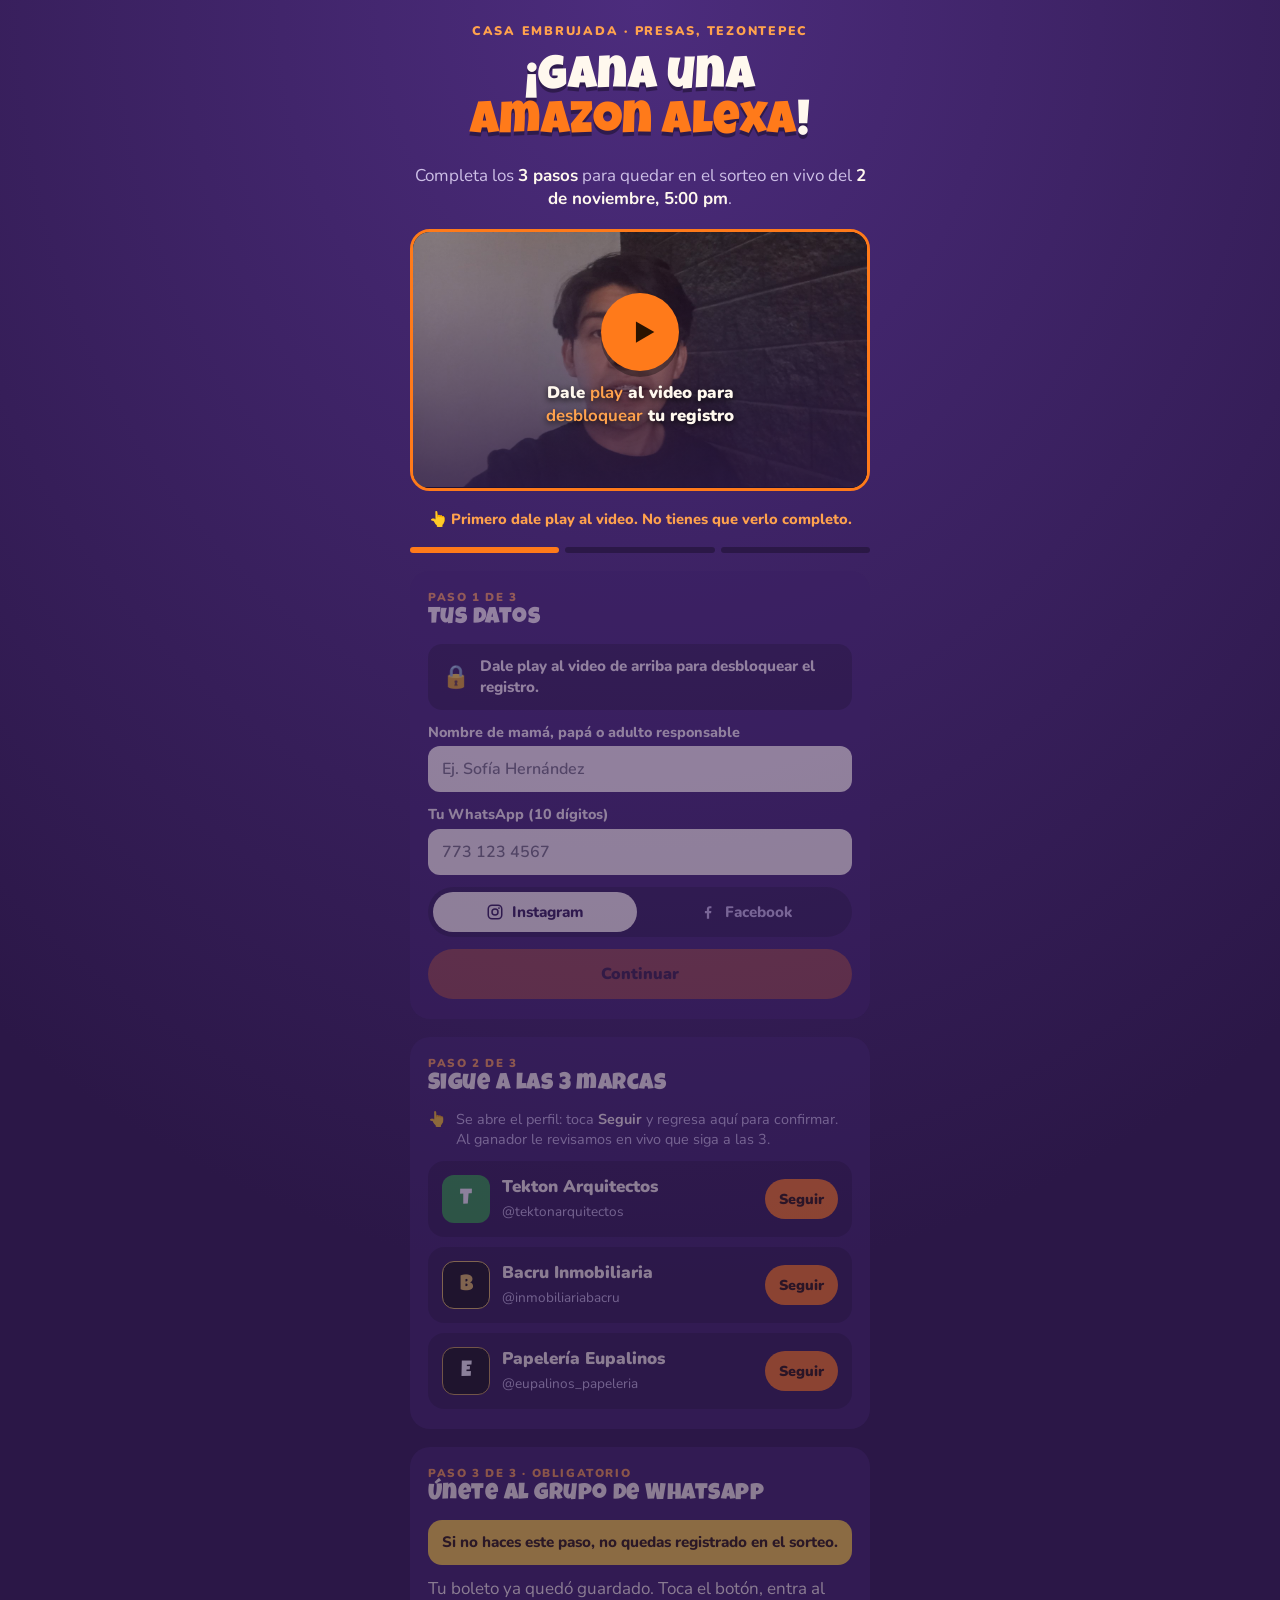
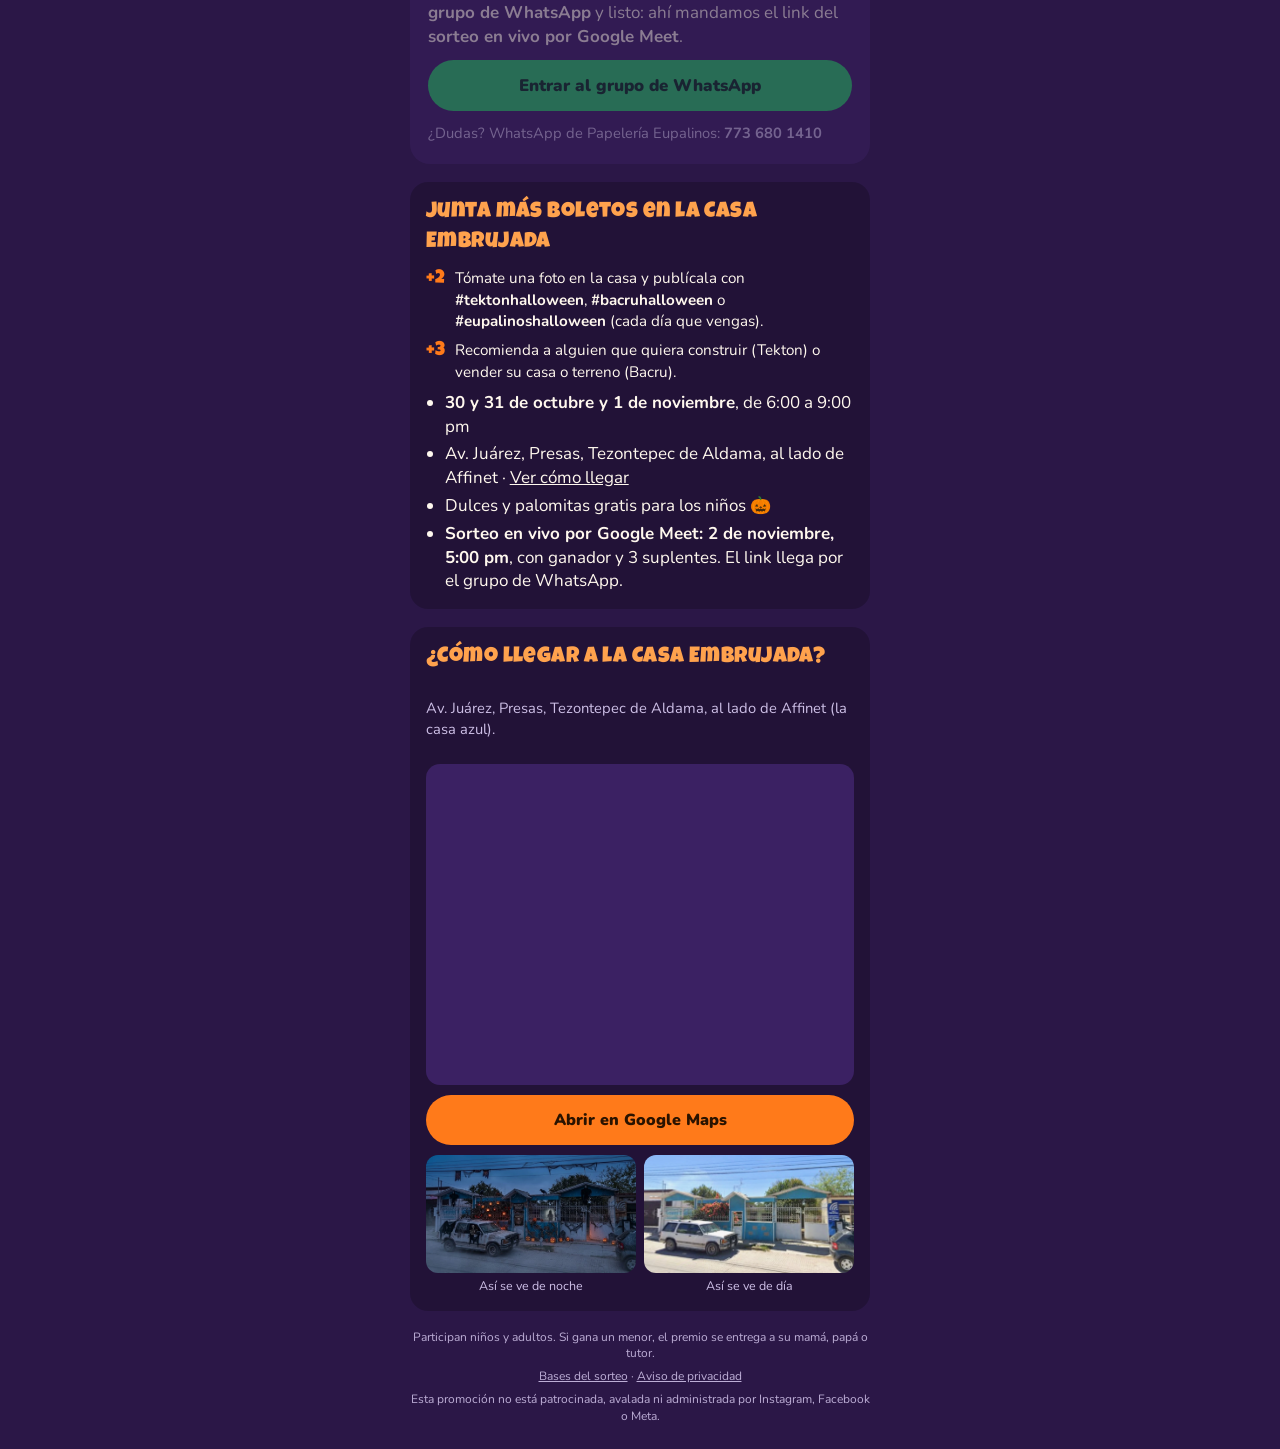
==== index.html @ f1eae5b6 "Página de gracias después de entrar al grupo de WhatsApp Al tocar "Entrar al grupo" se abre el grupo" ====
<!doctype html>
<html lang="es-MX">
<head>
<meta charset="utf-8">
<meta name="viewport" content="width=device-width,initial-scale=1,viewport-fit=cover">
<title>Casa Embrujada · Gana una Amazon Alexa</title>
<meta name="description" content="Sigue a Tekton, Bacru y Papelería Eupalinos, únete al grupo de WhatsApp y participa por una Amazon Alexa. Casa Embrujada en Presas, Tezontepec de Aldama.">
<meta property="og:title" content="¡Gana una Amazon Alexa en la Casa Embrujada!">
<meta property="og:description" content="3 pasos: tus datos, sigue a las 3 marcas y únete al grupo de WhatsApp. Sorteo en vivo por Google Meet el 2 de noviembre, 5 pm.">
<meta property="og:type" content="website">
<meta name="theme-color" content="#2b1747">
<link rel="preconnect" href="https://fonts.googleapis.com">
<link rel="preconnect" href="https://fonts.gstatic.com" crossorigin>
<link rel="stylesheet" href="https://fonts.googleapis.com/css2?family=Luckiest+Guy&family=Nunito:wght@500;700;900&display=swap">
<style>
:root{
  --night:#2b1747; --night-2:#3b2163; --night-3:#4c2c7d; --pumpkin:#ff7a1a; --pumpkin-2:#ffa24d;
  --bone:#fff8ee; --mist:#cdbfe6; --ok:#3ddc84; --wa:#25d366; --alert:#ffd23f;
  --f-display:"Luckiest Guy","Arial Black",Impact,sans-serif; --f-body:"Nunito",system-ui,-apple-system,"Segoe UI",sans-serif;
  color-scheme:dark;
}
*{box-sizing:border-box}
html,body{margin:0}
body{min-height:100vh;background:radial-gradient(120% 60% at 50% 0%,var(--night-3),var(--night) 70%);color:var(--bone);font-family:var(--f-body);font-size:17px;line-height:1.4;
  padding:env(safe-area-inset-top,0px) max(16px,env(safe-area-inset-right,0px)) calc(24px + env(safe-area-inset-bottom,0px)) max(16px,env(safe-area-inset-left,0px))}
main{max-width:460px;margin:0 auto;display:grid;gap:18px;padding-top:22px}
.eyebrow{font-weight:900;font-size:.78rem;letter-spacing:.14em;text-transform:uppercase;color:var(--pumpkin-2);text-align:center}
h1{font-family:var(--f-display);font-weight:400;font-size:clamp(2.1rem,10vw,2.9rem);line-height:.95;margin:0;text-align:center;text-wrap:balance;letter-spacing:.01em;text-shadow:0 4px 0 rgba(0,0,0,.35)}
h1 em{font-style:normal;color:var(--pumpkin)}
.lead{text-align:center;color:var(--mist);margin:0}
.lead b{color:var(--bone)}
.stepper{display:grid;grid-template-columns:repeat(3,1fr);gap:6px}
.stepper span{height:6px;border-radius:99px;background:rgba(0,0,0,.3)}
.stepper span.on{background:var(--pumpkin)}
.stepper span.ok{background:var(--ok)}
.card{display:grid;gap:12px;padding:18px 16px;border-radius:20px;background:var(--night-2);border:2px solid transparent}
.card.active{border-color:var(--pumpkin)}
.card.locked{opacity:.45}
.card.complete{border-color:var(--ok)}
.card h2{margin:0;font-family:var(--f-display);font-weight:400;font-size:1.45rem;letter-spacing:.02em;line-height:1.05}
.card h2 small{display:block;font-family:var(--f-body);font-weight:900;font-size:.72rem;letter-spacing:.14em;text-transform:uppercase;color:var(--pumpkin-2);margin-bottom:4px}
.card p{margin:0}
.muted{color:var(--mist);font-size:.92rem}
label{display:grid;gap:4px;font-weight:800;font-size:.9rem}
input[type=text],input[type=tel]{width:100%;font:600 1rem var(--f-body);color:var(--night);background:var(--bone);border:0;border-radius:12px;padding:12px 14px}
.platform{display:grid;grid-template-columns:1fr 1fr;gap:6px;padding:5px;background:rgba(0,0,0,.25);border-radius:999px}
.platform button{border:0;border-radius:999px;padding:10px 8px;font:800 .95rem var(--f-body);color:var(--mist);background:transparent;cursor:pointer;display:flex;gap:8px;align-items:center;justify-content:center}
.platform button[aria-pressed="true"]{background:var(--bone);color:var(--night)}
.platform svg{width:18px;height:18px;flex:0 0 auto}
.btn{display:block;width:100%;border:0;border-radius:999px;padding:14px 16px;font:900 1rem var(--f-body);text-align:center;text-decoration:none;cursor:pointer;background:var(--pumpkin);color:#2a1300}
.btn:disabled{opacity:.45;cursor:not-allowed}
.btn.wa{background:var(--wa);color:#05351a;font-size:1.05rem}
.btn.ghost{background:transparent;color:var(--bone);border:2px solid var(--mist)}
.follows{display:grid;gap:10px}
.follow{display:grid;gap:10px;padding:12px;border-radius:16px;background:rgba(0,0,0,.22);border:2px solid transparent}
.follow.done{border-color:var(--ok);background:rgba(61,220,132,.1)}
.follow.next{border-color:var(--pumpkin)}
.follow .row{display:grid;grid-template-columns:48px 1fr auto;align-items:center;gap:12px}
.follow .logo{width:48px;height:48px;border-radius:12px;display:grid;place-items:center;font-family:var(--f-display);font-size:1.4rem;color:#fff}
.follow .txt{min-width:0}
.follow .brand{font-weight:900}
.follow .what{font-size:.85rem;color:var(--mist);overflow-wrap:anywhere}
.follow .cta{font-weight:900;font-size:.9rem;padding:10px 14px;border-radius:999px;background:var(--pumpkin);color:#2a1300;white-space:nowrap;text-decoration:none}
.follow.done .cta{background:var(--ok);color:#06210f}
.follow .ask{display:grid;grid-template-columns:1fr 1fr;gap:8px}
.follow .ask p{grid-column:1/-1;font-weight:800;font-size:.92rem}
.follow .ask button{border:0;border-radius:12px;padding:10px;font:900 .9rem var(--f-body);cursor:pointer}
.follow .ask .yes{background:var(--ok);color:#06210f}
.follow .ask .again{background:transparent;color:var(--bone);border:2px solid var(--mist)}
.l-tekton{background:#2f9e44}.l-bacru{background:#111;color:#e8c35a!important;border:1px solid #e8c35a}.l-eupa{background:#111;border:1px solid #c9a24a}
.alert{padding:12px 14px;border-radius:14px;background:var(--alert);color:#2b1a00;font-weight:800;font-size:.95rem}
.shot{display:flex;gap:10px;align-items:flex-start;font-size:.9rem;color:var(--mist)}
.shot b{color:var(--bone)}
.done-card{display:grid;gap:10px;text-align:center;padding:22px 18px;border-radius:22px;background:var(--bone);color:var(--night)}
.done-card h2{font-family:var(--f-display);font-weight:400;font-size:2rem;margin:0;color:var(--night-3);line-height:1}
.done-card p{margin:0}
.event{display:grid;gap:8px;padding:16px;border-radius:18px;background:rgba(0,0,0,.22)}
.event h3{margin:0;font-family:var(--f-display);font-weight:400;font-size:1.35rem;letter-spacing:.02em;color:var(--pumpkin-2)}
.event ul{margin:0;padding-left:1.1em;display:grid;gap:4px}
.event a{color:var(--bone)}
.points{display:grid;grid-template-columns:auto 1fr;gap:6px 10px;align-items:baseline;font-size:.95rem}
.points > b{font-family:var(--f-display);font-weight:400;color:var(--pumpkin);font-size:1.2rem}
.video{position:relative;border-radius:20px;overflow:hidden;background:#000;border:3px solid var(--pumpkin);box-shadow:0 0 0 0 rgba(255,122,26,.6);animation:latido 1.8s ease-out infinite}
.video.visto{border-color:var(--ok);animation:none}
.video video{display:block;width:100%;aspect-ratio:16/9;background:#000;object-fit:cover}
.video .play{position:absolute;inset:0;display:grid;place-content:center;justify-items:center;gap:10px;border:0;padding:16px;cursor:pointer;color:var(--bone);text-align:center;
  background:linear-gradient(180deg,rgba(43,23,71,.15),rgba(43,23,71,.75));font:900 1.05rem var(--f-body)}
.video .play .boton{width:78px;height:78px;border-radius:50%;display:grid;place-items:center;background:var(--pumpkin);color:#2a1300;box-shadow:0 6px 0 rgba(0,0,0,.35);animation:rebote 1.1s ease-in-out infinite}
.video .play .boton svg{width:34px;height:34px;margin-left:5px}
.video .play .txt{max-width:22ch;text-shadow:0 2px 6px rgba(0,0,0,.8)}
.video .play .txt b{color:var(--pumpkin-2)}
.video-nota{margin:0;text-align:center;font-weight:800;font-size:.92rem;color:var(--pumpkin-2)}
.video-nota.ok{color:var(--ok)}
.candado{display:flex;gap:10px;align-items:center;padding:12px 14px;border-radius:14px;background:rgba(0,0,0,.3);font-weight:800;font-size:.95rem}
.candado .ico{font-size:1.4rem}
.temblor{animation:temblor .45s ease-in-out}
@keyframes latido{0%{box-shadow:0 0 0 0 rgba(255,122,26,.55)}70%{box-shadow:0 0 0 14px rgba(255,122,26,0)}100%{box-shadow:0 0 0 0 rgba(255,122,26,0)}}
@keyframes rebote{0%,100%{transform:scale(1)}50%{transform:scale(1.12)}}
@keyframes temblor{0%,100%{transform:translateX(0)}20%{transform:translateX(-8px)}40%{transform:translateX(8px)}60%{transform:translateX(-6px)}80%{transform:translateX(6px)}}
.mapa{display:grid;gap:10px;padding:16px;border-radius:18px;background:rgba(0,0,0,.22)}
.mapa h3{margin:0;font-family:var(--f-display);font-weight:400;font-size:1.35rem;letter-spacing:.02em;color:var(--pumpkin-2)}
.mapa iframe{width:100%;aspect-ratio:4/3;border:0;border-radius:14px;background:var(--night-2)}
.fotos{display:grid;grid-template-columns:1fr 1fr;gap:8px}
.fotos figure{margin:0;display:grid;gap:4px}
.fotos img{width:100%;aspect-ratio:16/9;object-fit:cover;border-radius:12px;display:block}
.fotos figcaption{font-size:.78rem;color:var(--mist);text-align:center}
#confeti{position:fixed;inset:0;width:100%;height:100%;pointer-events:none;z-index:50}
@media (prefers-reduced-motion:reduce){.video,.video .play .boton,.temblor{animation:none}}
footer{font-size:.75rem;color:var(--mist);text-align:center;display:grid;gap:6px;opacity:.9}
footer a{color:var(--mist)}
a:focus-visible,button:focus-visible,input:focus-visible{outline:3px solid var(--pumpkin-2);outline-offset:3px}
[hidden]{display:none!important}
</style>
</head>
<body>
<main>
  <div class="eyebrow">Casa Embrujada · Presas, Tezontepec</div>
  <h1>¡Gana una <em>Amazon Alexa</em>!</h1>
  <p class="lead">Completa los <b>3 pasos</b> para quedar en el sorteo en vivo del <b>2 de noviembre, 5:00 pm</b>.</p>
  <!-- Video: hay que darle play para desbloquear el registro (no hace falta verlo completo) -->
  <div class="video" id="video-box">
    <video id="video" src="/video/casa-embrujada.mp4" poster="/video/poster.jpg" playsinline preload="metadata"></video>
    <button type="button" class="play" id="play" aria-label="Reproducir el video para desbloquear el registro">
      <span class="boton"><svg viewBox="0 0 24 24" aria-hidden="true"><path fill="currentColor" d="M7 4.5v15l13-7.5z"/></svg></span>
      <span class="txt">Dale <b>play</b> al video para <b>desbloquear</b> tu registro</span>
    </button>
  </div>
  <p class="video-nota" id="video-nota">👆 Primero dale play al video. No tienes que verlo completo.</p>

  <div class="stepper" aria-hidden="true"><span id="s1"></span><span id="s2"></span><span id="s3"></span></div>

  <!-- Paso 1 -->
  <section class="card" id="paso1">
    <h2><small>Paso 1 de 3</small>Tus datos</h2>
    <p class="candado" id="candado"><span class="ico" aria-hidden="true">🔒</span><span>Dale play al video de arriba para desbloquear el registro.</span></p>
    <label for="nombre">Nombre de mamá, papá o adulto responsable
      <input type="text" id="nombre" autocomplete="name" maxlength="80" placeholder="Ej. Sofía Hernández"></label>
    <label for="telefono">Tu WhatsApp (10 dígitos)
      <input type="tel" id="telefono" autocomplete="tel-national" inputmode="numeric" maxlength="14" placeholder="773 123 4567"></label>
    <div class="platform" role="group" aria-label="¿Dónde nos vas a seguir?">
      <button type="button" data-p="instagram" aria-pressed="true">
        <svg viewBox="0 0 24 24" aria-hidden="true"><rect x="3" y="3" width="18" height="18" rx="5" fill="none" stroke="currentColor" stroke-width="2"/><circle cx="12" cy="12" r="4" fill="none" stroke="currentColor" stroke-width="2"/><circle cx="17.3" cy="6.7" r="1.2" fill="currentColor"/></svg>
        Instagram</button>
      <button type="button" data-p="facebook" aria-pressed="false">
        <svg viewBox="0 0 24 24" aria-hidden="true"><path fill="currentColor" d="M13.5 21v-7.5h2.6l.4-3h-3V8.6c0-.9.3-1.5 1.5-1.5H16.6V4.4c-.3 0-1.2-.1-2.3-.1-2.3 0-3.8 1.4-3.8 3.9v2.3H7.9v3h2.6V21h3z"/></svg>
        Facebook</button>
    </div>
    <button type="button" class="btn" id="continuar">Continuar</button>
  </section>

  <!-- Paso 2 -->
  <section class="card locked" id="paso2" aria-disabled="true">
    <h2><small>Paso 2 de 3</small>Sigue a las 3 marcas</h2>
    <p class="shot"><span aria-hidden="true">👆</span><span>Se abre el perfil: toca <b>Seguir</b> y regresa aquí para confirmar. Al ganador le revisamos en vivo que siga a las 3.</span></p>
    <div class="follows" id="follows"></div>
  </section>

  <!-- Paso 3 -->
  <section class="card locked" id="paso3" aria-disabled="true">
    <h2><small>Paso 3 de 3 · obligatorio</small>Únete al grupo de WhatsApp</h2>
    <div class="alert">Si no haces este paso, no quedas registrado en el sorteo.</div>
    <p>Tu boleto ya quedó guardado. Toca el botón, entra al <b>grupo de WhatsApp</b> y listo: ahí mandamos el link del <b>sorteo en vivo por Google Meet</b>.</p>
    <a class="btn wa" id="wa" href="#" target="_blank" rel="noopener">Entrar al grupo de WhatsApp</a>
    <p class="muted">¿Dudas? WhatsApp de Papelería Eupalinos: <b>773 680 1410</b></p>
  </section>

  <section class="done-card" id="done" hidden aria-live="polite">
    <h2>¡Listo!</h2>
    <p>Quédate en el grupo: ahí llega el link del sorteo en vivo del 2 de noviembre a las 5:00 pm.</p>
    <p class="muted" style="color:inherit">Si no pudiste entrar al grupo, escríbenos al 773 680 1410.</p>
    <a class="btn" href="/gracias">Ver mi boleto</a>
  </section>

  <section class="event">
    <h3>Junta más boletos en la Casa Embrujada</h3>
    <div class="points">
      <b>+2</b><span>Tómate una foto en la casa y publícala con <b>#tektonhalloween</b>, <b>#bacruhalloween</b> o <b>#eupalinoshalloween</b> (cada día que vengas).</span>
      <b>+3</b><span>Recomienda a alguien que quiera construir (Tekton) o vender su casa o terreno (Bacru).</span>
    </div>
    <ul>
      <li><b>30 y 31 de octubre y 1 de noviembre</b>, de 6:00 a 9:00 pm</li>
      <li>Av. Juárez, Presas, Tezontepec de Aldama, al lado de Affinet · <a href="#ubicacion">Ver cómo llegar</a></li>
      <li>Dulces y palomitas gratis para los niños 🎃</li>
      <li><b>Sorteo en vivo por Google Meet: 2 de noviembre, 5:00 pm</b>, con ganador y 3 suplentes. El link llega por el grupo de WhatsApp.</li>
    </ul>
  </section>

  <section class="mapa" id="ubicacion">
    <h3>¿Cómo llegar a la Casa Embrujada?</h3>
    <p class="muted">Av. Juárez, Presas, Tezontepec de Aldama, al lado de Affinet (la casa azul).</p>
    <iframe title="Mapa de la Casa Embrujada en Presas" loading="lazy" referrerpolicy="no-referrer-when-downgrade"
      src="https://maps.google.com/maps?q=20.162610,-99.260736&z=17&hl=es&output=embed"></iframe>
    <a class="btn" href="https://maps.app.goo.gl/YA1D4D8qnYke9V8o7" target="_blank" rel="noopener" id="como-llegar">Abrir en Google Maps</a>
    <div class="fotos">
      <figure><img src="/img/casa-noche.webp" alt="La Casa Embrujada de noche, decorada con calabazas y esqueletos" loading="lazy"><figcaption>Así se ve de noche</figcaption></figure>
      <figure><img src="/img/casa-dia.webp" alt="La casa azul de día, junto al local de Affinet" loading="lazy"><figcaption>Así se ve de día</figcaption></figure>
    </div>
  </section>

  <footer>
    <span>Participan niños y adultos. Si gana un menor, el premio se entrega a su mamá, papá o tutor.</span>
    <span><a href="/bases">Bases del sorteo</a> · <a href="/privacidad">Aviso de privacidad</a></span>
    <span>Esta promoción no está patrocinada, avalada ni administrada por Instagram, Facebook o Meta.</span>
  </footer>
</main>

<script>
// Link de invitación del grupo de WhatsApp (paso 3).
const WA_GRUPO="https://chat.whatsapp.com/EUqE92Ywca77TWtcuhX9Kx";
const BRANDS=[
  {id:"tekton",name:"Tekton Arquitectos",logo:"T",cls:"l-tekton",
    instagram:{handle:"@tektonarquitectos",url:"https://www.instagram.com/tektonarquitectos/"},
    facebook:{handle:"Tekton Arquitectos",url:"https://www.facebook.com/Tektonarquitectosmx/"}},
  {id:"bacru",name:"Bacru Inmobiliaria",logo:"B",cls:"l-bacru",
    instagram:{handle:"@inmobiliariabacru",url:"https://www.instagram.com/inmobiliariabacru/"},
    facebook:{handle:"Inmobiliaria BACRU",url:"https://www.facebook.com/profile.php?id=100064182756421"}},
  {id:"eupalinos",name:"Papelería Eupalinos",logo:"E",cls:"l-eupa",
    instagram:{handle:"@eupalinos_papeleria",url:"https://www.instagram.com/eupalinos_papeleria/"},
    facebook:{handle:"Eupalinos Papelería",url:"https://www.facebook.com/profile.php?id=61568860220463"}}
];
// Tiempo mínimo fuera de la página para dar por abierto el perfil.
const MIN_FUERA_MS=2500;
const store={get(k){try{return JSON.parse(localStorage.getItem(k))}catch(e){return null}},set(k,v){try{localStorage.setItem(k,JSON.stringify(v))}catch(e){}}};
const ua=navigator.userAgent||"";
const qp=new URLSearchParams(location.search).get("p");
const saved=store.get("ce_v2")||{};
const S={
  platform:qp==="fb"||qp==="facebook"?"facebook":qp==="ig"||qp==="instagram"?"instagram"
    :saved.platform||(/FBAN|FBAV|FB_IAB|FBIOS/i.test(ua)?"facebook":"instagram"),
  nombre:saved.nombre||"",telefono:saved.telefono||"",datosOk:!!saved.datosOk&&!!saved.telefono,
  // estado por plataforma y marca: "" | "abierto" | "sigue"
  st:saved.st||{instagram:{},facebook:{}},whatsapp:!!saved.whatsapp,
  // true en cuanto le dan play al video; desbloquea el paso 1
  video:!!saved.video
};
let pendiente=null; // {id, t}
const save=()=>store.set("ce_v2",{platform:S.platform,nombre:S.nombre,telefono:S.telefono,datosOk:S.datosOk,st:S.st,whatsapp:S.whatsapp,video:S.video});

// Confeti en canvas, sin librerías. fuerza: 1 = acción normal, 2 = logro grande.
const confeti=(()=>{
  const COLORES=["#ff7a1a","#ffa24d","#fff8ee","#3ddc84","#a374ff","#ffd23f"];
  const quieto=window.matchMedia&&matchMedia("(prefers-reduced-motion: reduce)").matches;
  let cv,ctx,piezas=[],corriendo=false;
  function cuadro(){
    ctx.clearRect(0,0,cv.width,cv.height);
    piezas=piezas.filter(p=>p.y<cv.height+40&&p.vida>0);
    for(const p of piezas){
      p.vx*=.985;p.vy+=.28;p.x+=p.vx;p.y+=p.vy;p.rot+=p.vr;p.vida--;
      ctx.save();ctx.translate(p.x,p.y);ctx.rotate(p.rot);ctx.fillStyle=p.color;
      if(p.redondo){ctx.beginPath();ctx.arc(0,0,p.t/2,0,Math.PI*2);ctx.fill()}else ctx.fillRect(-p.t/2,-p.t/4,p.t,p.t/2);
      ctx.restore();
    }
    if(piezas.length)requestAnimationFrame(cuadro);else{corriendo=false;ctx.clearRect(0,0,cv.width,cv.height)}
  }
  return function(fuerza=1,origen){
    if(quieto)return;
    if(!cv){cv=document.createElement("canvas");cv.id="confeti";cv.setAttribute("aria-hidden","true");document.body.appendChild(cv);ctx=cv.getContext("2d")}
    const dpr=Math.min(window.devicePixelRatio||1,2);
    cv.width=innerWidth*dpr;cv.height=innerHeight*dpr;
    let ox=innerWidth/2,oy=innerHeight*.35;
    if(origen&&origen.getBoundingClientRect){const r=origen.getBoundingClientRect();ox=r.left+r.width/2;oy=Math.min(Math.max(r.top+r.height/2,40),innerHeight-40)}
    const n=fuerza>1?160:70;
    for(let i=0;i<n;i++){
      const ang=-Math.PI/2+(Math.random()-.5)*(fuerza>1?2.4:1.6),vel=(fuerza>1?11:8)+Math.random()*7;
      piezas.push({x:ox*dpr,y:oy*dpr,vx:Math.cos(ang)*vel*dpr,vy:Math.sin(ang)*vel*dpr,rot:Math.random()*6,vr:(Math.random()-.5)*.4,
        t:(6+Math.random()*7)*dpr,color:COLORES[i%COLORES.length],redondo:Math.random()<.3,vida:160+Math.random()*60});
    }
    if(!corriendo){corriendo=true;requestAnimationFrame(cuadro)}
  };
})();
// Guarda el registro en la base de datos del staff. Si falla, el registro por WhatsApp sigue funcionando.
function registrar(siguio){
  if(!S.telefono)return;
  fetch("/api/registro",{method:"POST",headers:{"Content-Type":"application/json"},keepalive:true,
    body:JSON.stringify({nombre:S.nombre,telefono:S.telefono,plataforma:S.platform,siguio})}).catch(()=>{});
}
const $=id=>document.getElementById(id);
function track(n,p){try{if(window.fbq)fbq("trackCustom",n,p||{})}catch(e){}}
const estado=id=>(S.st[S.platform]||{})[id]||"";
const seguidas=()=>BRANDS.filter(b=>estado(b.id)==="sigue").length;

function render(){
  document.querySelectorAll(".platform button").forEach(b=>b.setAttribute("aria-pressed",String(b.dataset.p===S.platform)));
  const n=seguidas(),p2=S.datosOk,p3=p2&&n===3;
  $("paso1").className="card "+(!S.video?"locked":p2?"complete":"active");
  $("candado").hidden=S.video;
  $("paso1").setAttribute("aria-disabled",String(!S.video));
  ["nombre","telefono","continuar"].forEach(id=>$(id).disabled=!S.video);
  document.querySelectorAll(".platform button").forEach(b=>b.disabled=!S.video);
  $("video-box").classList.toggle("visto",S.video);
  $("video-nota").textContent=S.video?"✓ ¡Listo! Ya puedes registrarte abajo.":"👆 Primero dale play al video. No tienes que verlo completo.";
  $("video-nota").classList.toggle("ok",S.video);
  $("paso2").className="card "+(!p2?"locked":n===3?"complete":"active");
  $("paso3").className="card "+(!p3?"locked":S.whatsapp?"complete":"active");
  $("paso2").setAttribute("aria-disabled",String(!p2));$("paso3").setAttribute("aria-disabled",String(!p3));
  $("s1").className=p2?"ok":"on";$("s2").className=p3?"ok":p2?"on":"";$("s3").className=S.whatsapp?"ok":p3?"on":"";
  $("continuar").textContent=p2?"Guardar cambios":"Continuar";
  const next=(BRANDS.find(b=>estado(b.id)!=="sigue")||{}).id;
  $("follows").innerHTML=BRANDS.map(b=>{
    const acc=b[S.platform],e=estado(b.id);
    const ask=e==="abierto"?`<div class="ask"><p>¿Ya le diste Seguir?</p><button type="button" class="yes" data-yes="${b.id}">Sí, ya la sigo</button><button type="button" class="again" data-open="${b.id}">Abrir otra vez</button></div>`:"";
    return `<div class="follow ${e==="sigue"?"done":b.id===next&&p2?"next":""}">
      <div class="row"><span class="logo ${b.cls}" aria-hidden="true">${b.logo}</span>
      <span class="txt"><span class="brand">${b.name}</span><br><span class="what">${acc.handle}</span></span>
      ${e==="sigue"?`<span class="cta">✓ Listo</span>`:`<a class="cta" href="${p2?acc.url:"#paso1"}" ${p2?'target="_blank" rel="noopener"':""} data-open="${b.id}">${e==="abierto"?"Abrir":"Seguir"}</a>`}</div>${ask}</div>`}).join("");
  $("wa").href=WA_GRUPO;
  $("done").hidden=!S.whatsapp;
}

document.querySelector(".platform").addEventListener("click",e=>{
  const b=e.target.closest("button[data-p]");if(!b)return;S.platform=b.dataset.p;save();render();
});
$("continuar").addEventListener("click",()=>{
  const nombre=$("nombre").value.trim(),telefono=$("telefono").value.replace(/\D/g,"").slice(-10);
  ["nombre","telefono"].forEach(id=>$(id).removeAttribute("aria-invalid"));
  if(nombre.length<3){$("nombre").focus();$("nombre").setAttribute("aria-invalid","true");return}
  if(telefono.length!==10){$("telefono").focus();$("telefono").setAttribute("aria-invalid","true");return}
  S.nombre=nombre;S.telefono=telefono;S.datosOk=true;save();render();
  registrar(seguidas()===3);
  confeti(1,$("continuar"));
  $("paso2").scrollIntoView({behavior:"smooth",block:"start"});
});
document.addEventListener("click",e=>{
  const open=e.target.closest("[data-open]");
  if(open){
    if(!S.datosOk){e.preventDefault();$("nombre").focus();return}
    const id=open.dataset.open,b=BRANDS.find(x=>x.id===id);
    if(open.tagName!=="A"){window.open(b[S.platform].url,"_blank","noopener")}
    pendiente={id,t:Date.now()};track("AbrioPerfil",{marca:id,plataforma:S.platform});
    // Si el navegador no avisa que salimos de la página, igual pedimos confirmación después de un rato.
    setTimeout(()=>{if(pendiente&&pendiente.id===id&&!document.hidden){marcarAbierto(id)}},8000);
    return;
  }
  const yes=e.target.closest("[data-yes]");
  if(yes){const id=yes.dataset.yes,fila=yes.closest(".follow");S.st[S.platform]={...(S.st[S.platform]||{}),[id]:"sigue"};save();render();
    track("SigueMarca",{marca:id,plataforma:S.platform});
    if(seguidas()===3){track("SiguioLas3",{plataforma:S.platform});registrar(true);confeti(2);setTimeout(()=>$("paso3").scrollIntoView({behavior:"smooth",block:"start"}),250)}
    else confeti(1,fila);
    return;
  }
  // El grupo se abre en otra pestaña o en la app; esta pestaña pasa a la página de gracias.
  if(e.target.closest("#wa")){if(seguidas()<3||!S.datosOk){e.preventDefault();return}S.whatsapp=true;save();track("AbrioWhatsApp");confeti(2);setTimeout(render,600);setTimeout(()=>location.assign("/gracias"),1500)}
  if(e.target.closest("#como-llegar"))confeti(1,e.target.closest("a"));
});
// Si intentan registrarse sin darle play, se sacude el video y los regresamos a él.
$("paso1").addEventListener("click",()=>{
  if(S.video)return;
  const box=$("video-box");box.scrollIntoView({behavior:"smooth",block:"center"});
  box.classList.remove("temblor");void box.offsetWidth;box.classList.add("temblor");
});
// Desbloqueo: basta con darle play (no hace falta verlo completo).
const video=$("video");
function desbloquear(){
  $("play").hidden=true;video.controls=true;
  if(S.video)return;
  S.video=true;save();render();track("PlayVideo");
  confeti(1,$("video-box"));
  setTimeout(()=>$("paso1").scrollIntoView({behavior:"smooth",block:"start"}),1800);
}
$("play").addEventListener("click",()=>{const p=video.play();if(p&&p.catch)p.catch(()=>desbloquear())});
video.addEventListener("play",desbloquear);
function marcarAbierto(id){if(estado(id)==="sigue")return;S.st[S.platform]={...(S.st[S.platform]||{}),[id]:"abierto"};pendiente=null;save();render()}
let ocultoDesde=0;
document.addEventListener("visibilitychange",()=>{
  if(document.hidden){ocultoDesde=Date.now();return}
  if(pendiente&&Date.now()-ocultoDesde>=MIN_FUERA_MS)marcarAbierto(pendiente.id);
});
$("nombre").value=S.nombre;$("telefono").value=S.telefono;
render();
</script>
</body>
</html>
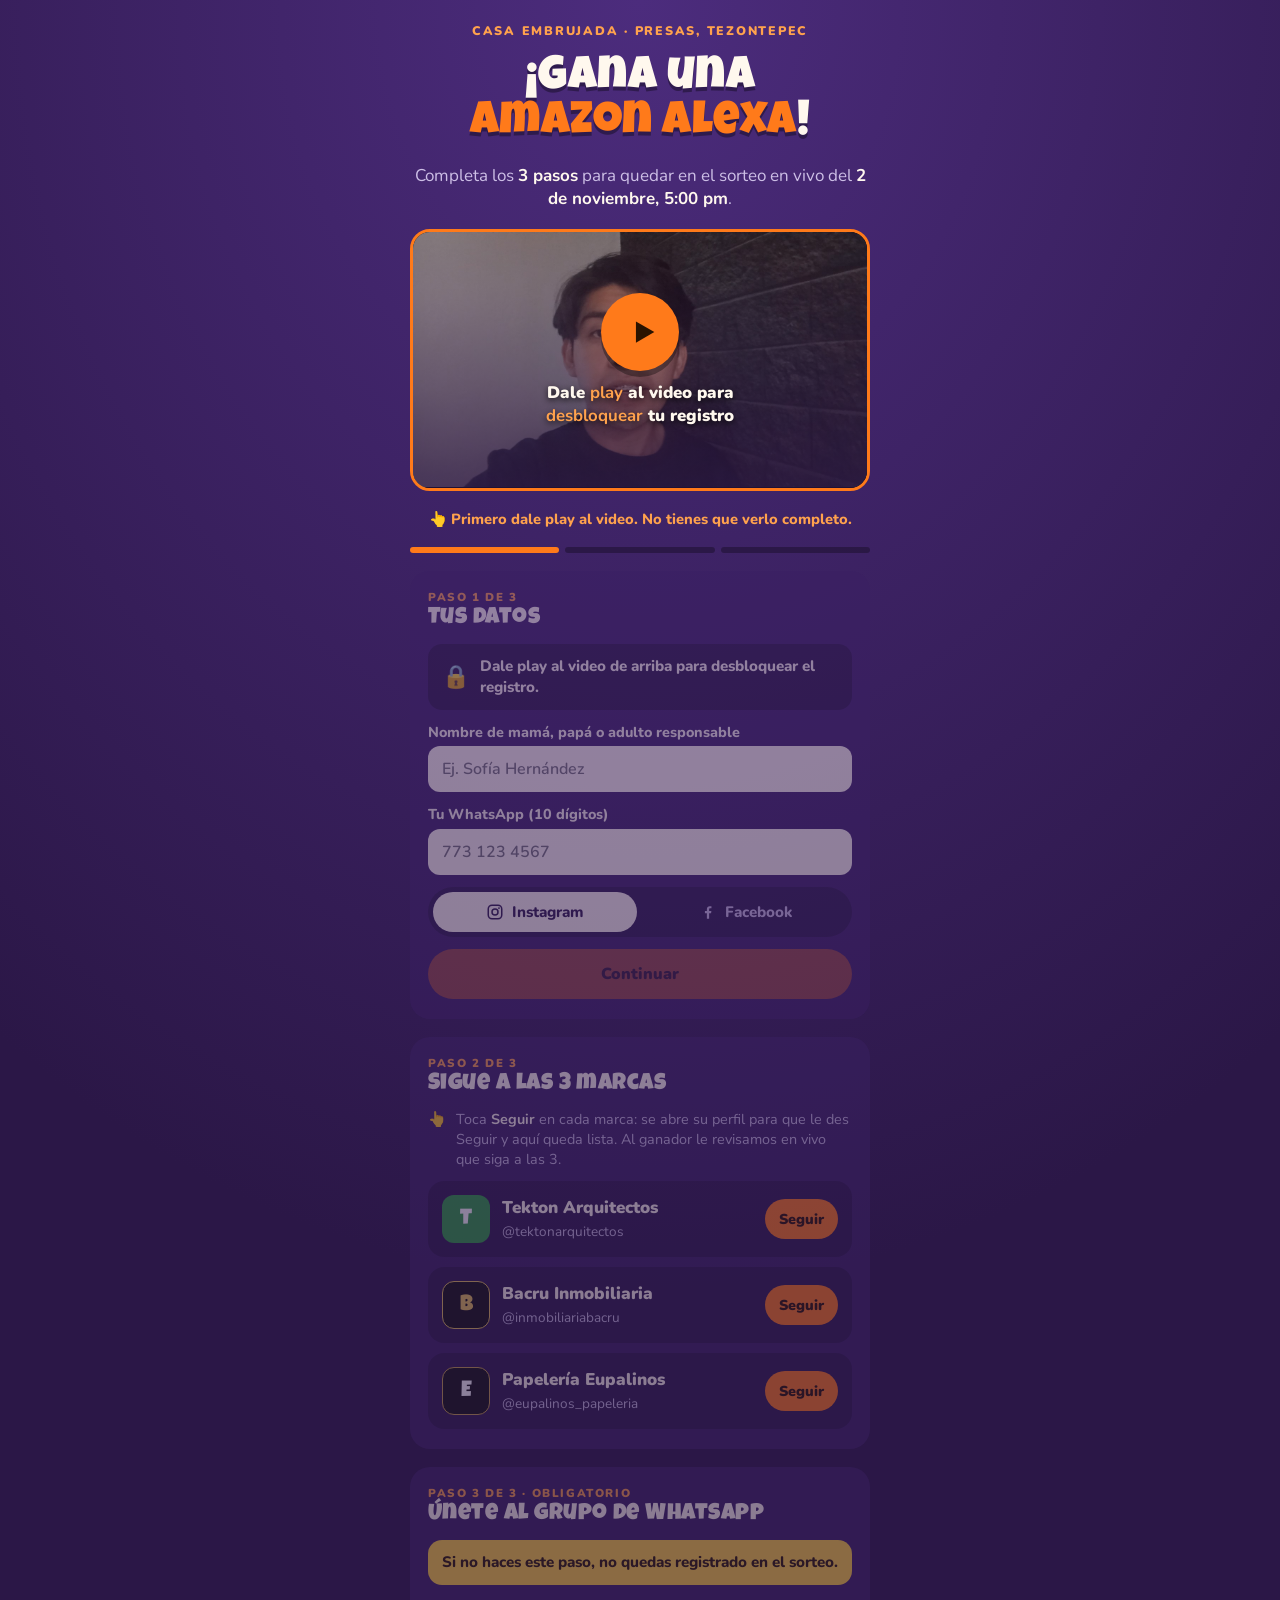
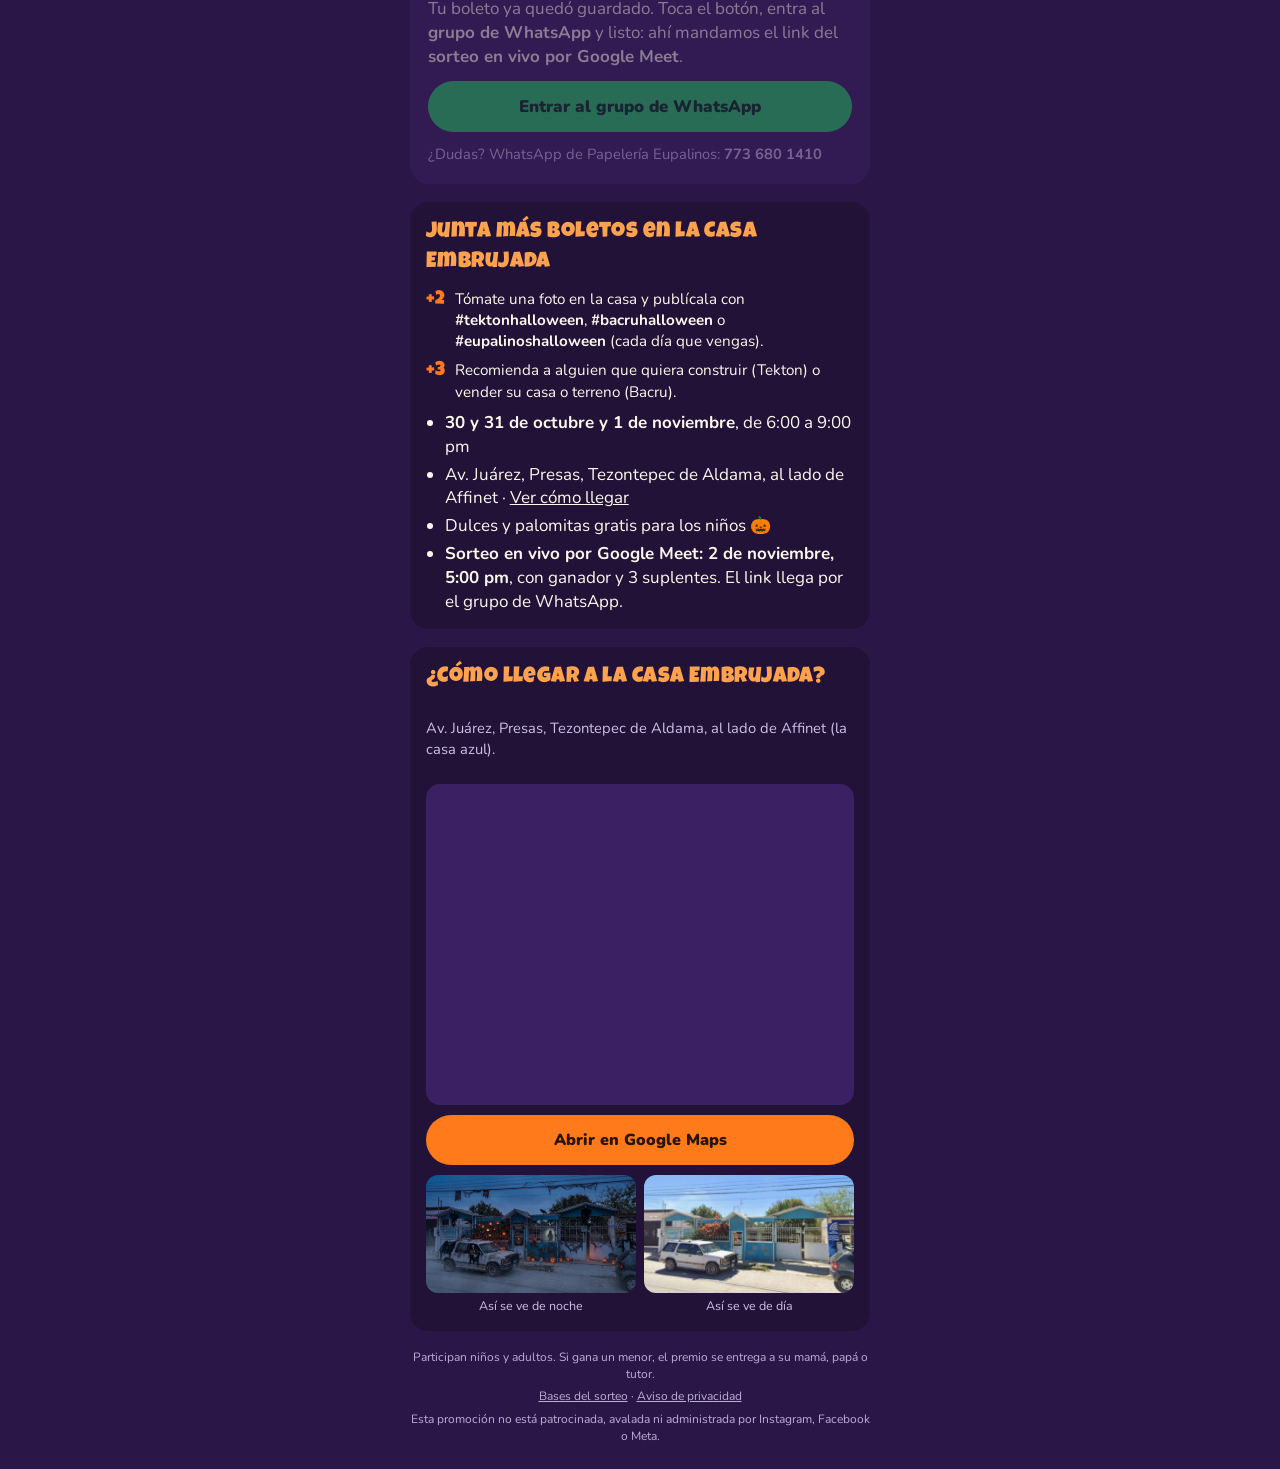
==== commit 888cd1a9: "Landing: seguir una marca queda listo con un solo toque Al tocar Seguir se abre el perfil y la marca" ====
--- a/index.html
+++ b/index.html
@@ -62,11 +62,6 @@
 .follow .what{font-size:.85rem;color:var(--mist);overflow-wrap:anywhere}
 .follow .cta{font-weight:900;font-size:.9rem;padding:10px 14px;border-radius:999px;background:var(--pumpkin);color:#2a1300;white-space:nowrap;text-decoration:none}
 .follow.done .cta{background:var(--ok);color:#06210f}
-.follow .ask{display:grid;grid-template-columns:1fr 1fr;gap:8px}
-.follow .ask p{grid-column:1/-1;font-weight:800;font-size:.92rem}
-.follow .ask button{border:0;border-radius:12px;padding:10px;font:900 .9rem var(--f-body);cursor:pointer}
-.follow .ask .yes{background:var(--ok);color:#06210f}
-.follow .ask .again{background:transparent;color:var(--bone);border:2px solid var(--mist)}
 .l-tekton{background:#2f9e44}.l-bacru{background:#111;color:#e8c35a!important;border:1px solid #e8c35a}.l-eupa{background:#111;border:1px solid #c9a24a}
 .alert{padding:12px 14px;border-radius:14px;background:var(--alert);color:#2b1a00;font-weight:800;font-size:.95rem}
 .shot{display:flex;gap:10px;align-items:flex-start;font-size:.9rem;color:var(--mist)}
@@ -151,7 +146,7 @@
   <!-- Paso 2 -->
   <section class="card locked" id="paso2" aria-disabled="true">
     <h2><small>Paso 2 de 3</small>Sigue a las 3 marcas</h2>
-    <p class="shot"><span aria-hidden="true">👆</span><span>Se abre el perfil: toca <b>Seguir</b> y regresa aquí para confirmar. Al ganador le revisamos en vivo que siga a las 3.</span></p>
+    <p class="shot"><span aria-hidden="true">👆</span><span>Toca <b>Seguir</b> en cada marca: se abre su perfil para que le des Seguir y aquí queda lista. Al ganador le revisamos en vivo que siga a las 3.</span></p>
     <div class="follows" id="follows"></div>
   </section>
 
@@ -218,8 +213,6 @@
     instagram:{handle:"@eupalinos_papeleria",url:"https://www.instagram.com/eupalinos_papeleria/"},
     facebook:{handle:"Eupalinos Papelería",url:"https://www.facebook.com/profile.php?id=61568860220463"}}
 ];
-// Tiempo mínimo fuera de la página para dar por abierto el perfil.
-const MIN_FUERA_MS=2500;
 const store={get(k){try{return JSON.parse(localStorage.getItem(k))}catch(e){return null}},set(k,v){try{localStorage.setItem(k,JSON.stringify(v))}catch(e){}}};
 const ua=navigator.userAgent||"";
 const qp=new URLSearchParams(location.search).get("p");
@@ -228,12 +221,11 @@
   platform:qp==="fb"||qp==="facebook"?"facebook":qp==="ig"||qp==="instagram"?"instagram"
     :saved.platform||(/FBAN|FBAV|FB_IAB|FBIOS/i.test(ua)?"facebook":"instagram"),
   nombre:saved.nombre||"",telefono:saved.telefono||"",datosOk:!!saved.datosOk&&!!saved.telefono,
-  // estado por plataforma y marca: "" | "abierto" | "sigue"
+  // estado por plataforma y marca: "" | "sigue"
   st:saved.st||{instagram:{},facebook:{}},whatsapp:!!saved.whatsapp,
   // true en cuanto le dan play al video; desbloquea el paso 1
   video:!!saved.video
 };
-let pendiente=null; // {id, t}
 const save=()=>store.set("ce_v2",{platform:S.platform,nombre:S.nombre,telefono:S.telefono,datosOk:S.datosOk,st:S.st,whatsapp:S.whatsapp,video:S.video});
 
 // Confeti en canvas, sin librerías. fuerza: 1 = acción normal, 2 = logro grande.
@@ -298,11 +290,10 @@
   const next=(BRANDS.find(b=>estado(b.id)!=="sigue")||{}).id;
   $("follows").innerHTML=BRANDS.map(b=>{
     const acc=b[S.platform],e=estado(b.id);
-    const ask=e==="abierto"?`<div class="ask"><p>¿Ya le diste Seguir?</p><button type="button" class="yes" data-yes="${b.id}">Sí, ya la sigo</button><button type="button" class="again" data-open="${b.id}">Abrir otra vez</button></div>`:"";
     return `<div class="follow ${e==="sigue"?"done":b.id===next&&p2?"next":""}">
       <div class="row"><span class="logo ${b.cls}" aria-hidden="true">${b.logo}</span>
       <span class="txt"><span class="brand">${b.name}</span><br><span class="what">${acc.handle}</span></span>
-      ${e==="sigue"?`<span class="cta">✓ Listo</span>`:`<a class="cta" href="${p2?acc.url:"#paso1"}" ${p2?'target="_blank" rel="noopener"':""} data-open="${b.id}">${e==="abierto"?"Abrir":"Seguir"}</a>`}</div>${ask}</div>`}).join("");
+      ${e==="sigue"?`<a class="cta" href="${acc.url}" target="_blank" rel="noopener">✓ Listo</a>`:`<a class="cta" href="${p2?acc.url:"#paso1"}" ${p2?'target="_blank" rel="noopener"':""} data-open="${b.id}">Seguir</a>`}</div></div>`}).join("");
   $("wa").href=WA_GRUPO;
   $("done").hidden=!S.whatsapp;
 }
@@ -324,18 +315,15 @@
   const open=e.target.closest("[data-open]");
   if(open){
     if(!S.datosOk){e.preventDefault();$("nombre").focus();return}
-    const id=open.dataset.open,b=BRANDS.find(x=>x.id===id);
-    if(open.tagName!=="A"){window.open(b[S.platform].url,"_blank","noopener")}
-    pendiente={id,t:Date.now()};track("AbrioPerfil",{marca:id,plataforma:S.platform});
-    // Si el navegador no avisa que salimos de la página, igual pedimos confirmación después de un rato.
-    setTimeout(()=>{if(pendiente&&pendiente.id===id&&!document.hidden){marcarAbierto(id)}},8000);
-    return;
-  }
-  const yes=e.target.closest("[data-yes]");
-  if(yes){const id=yes.dataset.yes,fila=yes.closest(".follow");S.st[S.platform]={...(S.st[S.platform]||{}),[id]:"sigue"};save();render();
+    // Con tocar Seguir ya cuenta: se abre el perfil y la marca queda lista, sin pedir confirmación.
+    const id=open.dataset.open,fila=open.closest(".follow");
     track("SigueMarca",{marca:id,plataforma:S.platform});
-    if(seguidas()===3){track("SiguioLas3",{plataforma:S.platform});registrar(true);confeti(2);setTimeout(()=>$("paso3").scrollIntoView({behavior:"smooth",block:"start"}),250)}
-    else confeti(1,fila);
+    confeti(1,fila);
+    // Se espera un momento para que el enlace termine de abrir el perfil antes de redibujar la lista.
+    setTimeout(()=>{
+      S.st[S.platform]={...(S.st[S.platform]||{}),[id]:"sigue"};save();render();
+      if(seguidas()===3){track("SiguioLas3",{plataforma:S.platform});registrar(true);confeti(2);setTimeout(()=>$("paso3").scrollIntoView({behavior:"smooth",block:"start"}),250)}
+    },300);
     return;
   }
   // El grupo se abre en otra pestaña o en la app; esta pestaña pasa a la página de gracias.
@@ -359,12 +347,6 @@
 }
 $("play").addEventListener("click",()=>{const p=video.play();if(p&&p.catch)p.catch(()=>desbloquear())});
 video.addEventListener("play",desbloquear);
-function marcarAbierto(id){if(estado(id)==="sigue")return;S.st[S.platform]={...(S.st[S.platform]||{}),[id]:"abierto"};pendiente=null;save();render()}
-let ocultoDesde=0;
-document.addEventListener("visibilitychange",()=>{
-  if(document.hidden){ocultoDesde=Date.now();return}
-  if(pendiente&&Date.now()-ocultoDesde>=MIN_FUERA_MS)marcarAbierto(pendiente.id);
-});
 $("nombre").value=S.nombre;$("telefono").value=S.telefono;
 render();
 </script>
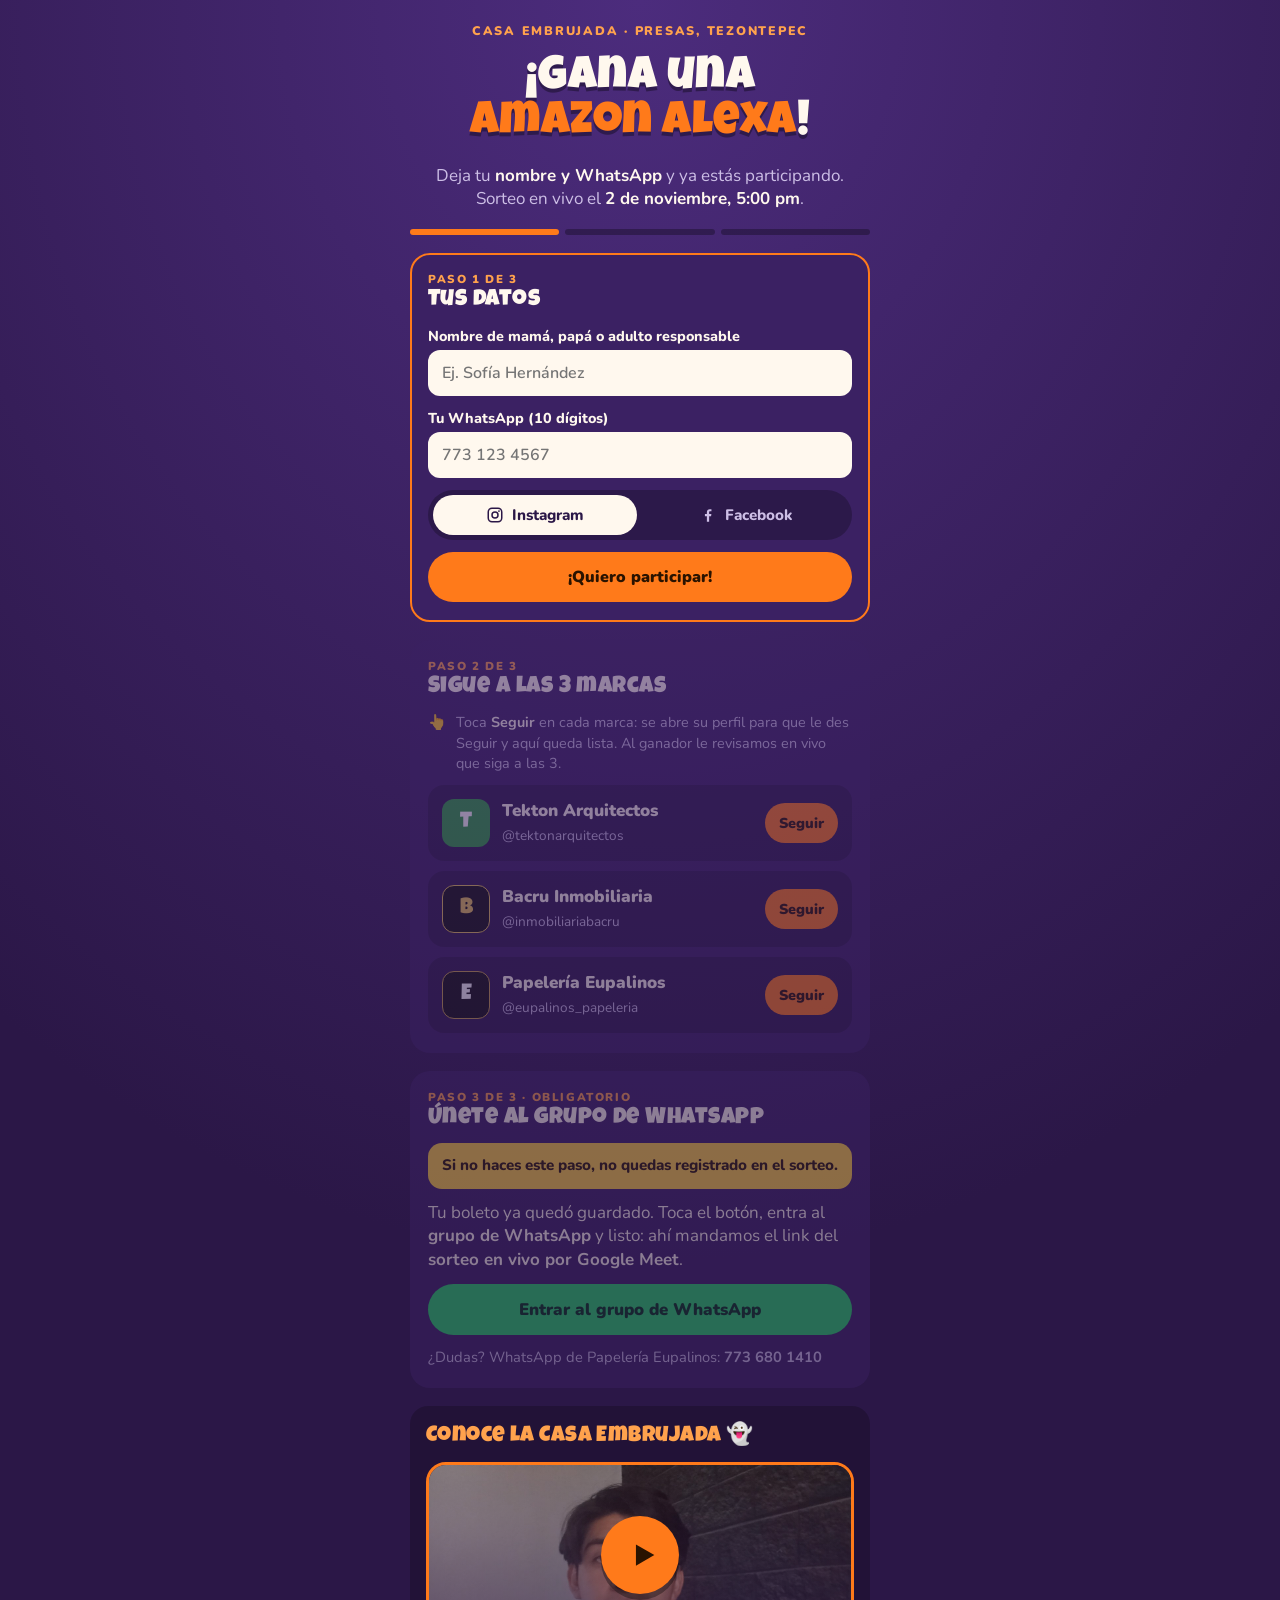
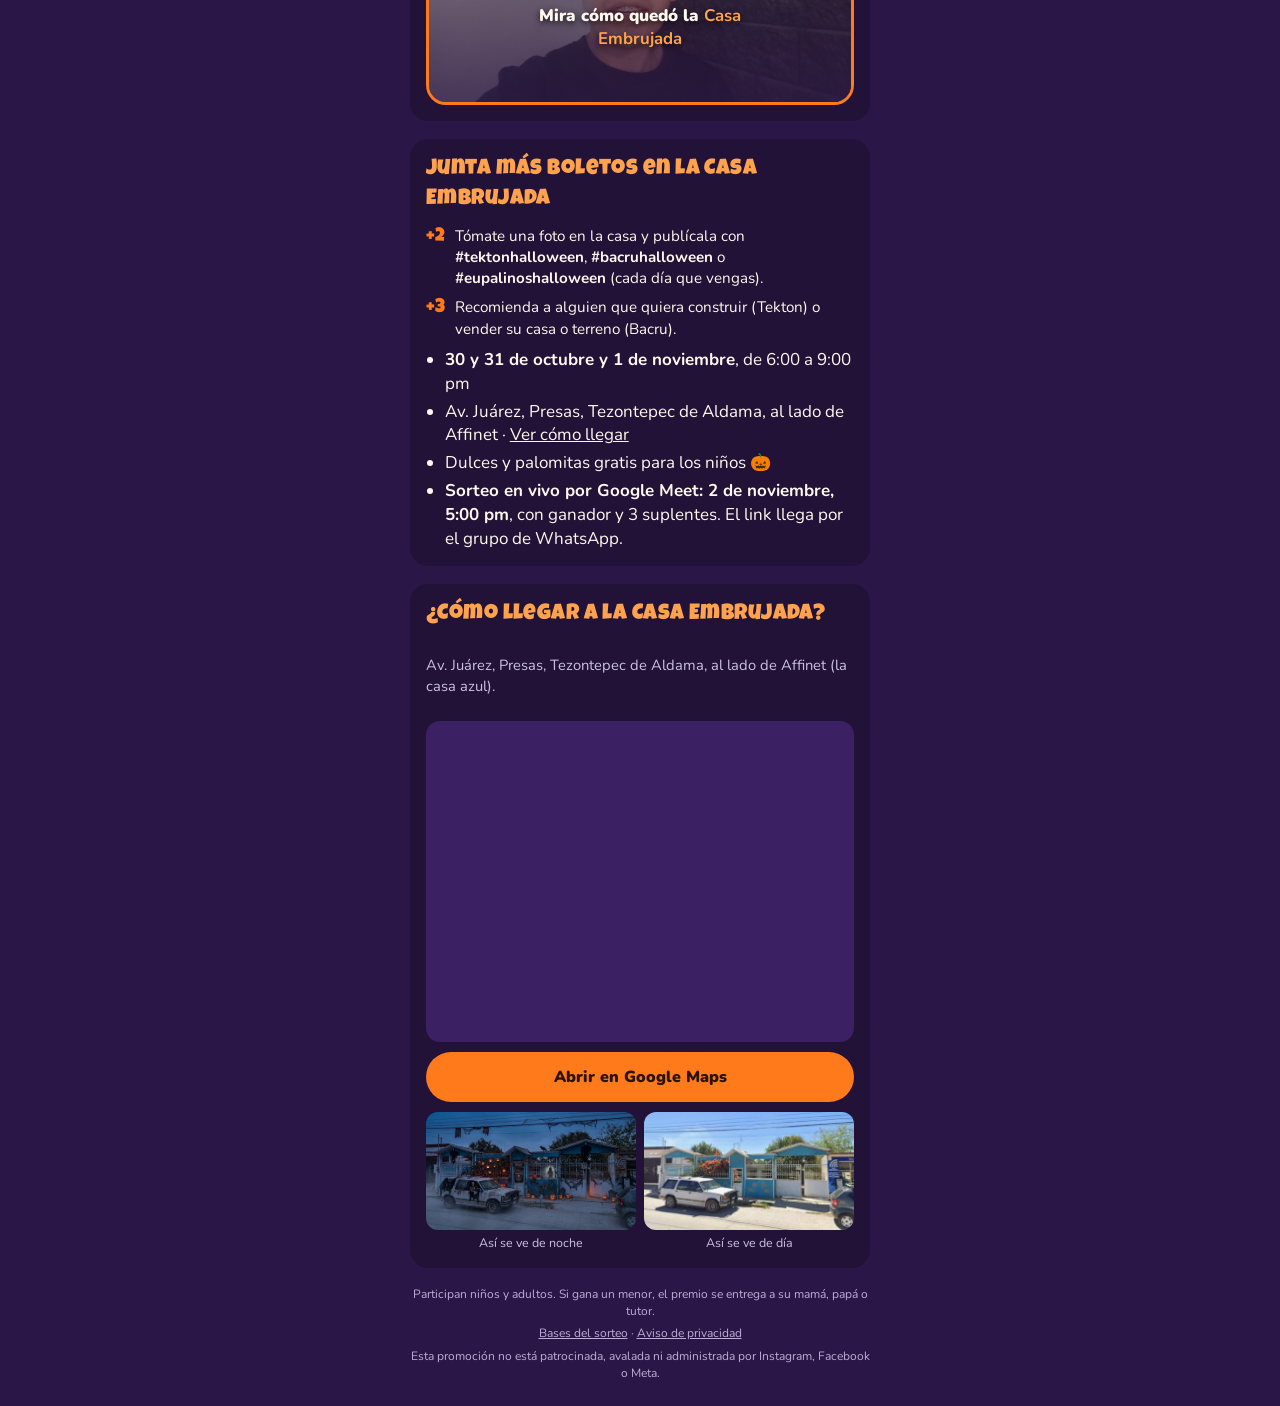
==== commit 4104f01e: "Landing: registro primero, video opcional y contador de pasos - El formulario (nombre y WhatsApp) qu" ====
--- a/index.html
+++ b/index.html
@@ -75,8 +75,8 @@
 .event a{color:var(--bone)}
 .points{display:grid;grid-template-columns:auto 1fr;gap:6px 10px;align-items:baseline;font-size:.95rem}
 .points > b{font-family:var(--f-display);font-weight:400;color:var(--pumpkin);font-size:1.2rem}
-.video{position:relative;border-radius:20px;overflow:hidden;background:#000;border:3px solid var(--pumpkin);box-shadow:0 0 0 0 rgba(255,122,26,.6);animation:latido 1.8s ease-out infinite}
-.video.visto{border-color:var(--ok);animation:none}
+.video{position:relative;border-radius:20px;overflow:hidden;background:#000;border:3px solid var(--pumpkin)}
+.video.visto{border-color:var(--ok)}
 .video video{display:block;width:100%;aspect-ratio:16/9;background:#000;object-fit:cover}
 .video .play{position:absolute;inset:0;display:grid;place-content:center;justify-items:center;gap:10px;border:0;padding:16px;cursor:pointer;color:var(--bone);text-align:center;
   background:linear-gradient(180deg,rgba(43,23,71,.15),rgba(43,23,71,.75));font:900 1.05rem var(--f-body)}
@@ -84,14 +84,7 @@
 .video .play .boton svg{width:34px;height:34px;margin-left:5px}
 .video .play .txt{max-width:22ch;text-shadow:0 2px 6px rgba(0,0,0,.8)}
 .video .play .txt b{color:var(--pumpkin-2)}
-.video-nota{margin:0;text-align:center;font-weight:800;font-size:.92rem;color:var(--pumpkin-2)}
-.video-nota.ok{color:var(--ok)}
-.candado{display:flex;gap:10px;align-items:center;padding:12px 14px;border-radius:14px;background:rgba(0,0,0,.3);font-weight:800;font-size:.95rem}
-.candado .ico{font-size:1.4rem}
-.temblor{animation:temblor .45s ease-in-out}
-@keyframes latido{0%{box-shadow:0 0 0 0 rgba(255,122,26,.55)}70%{box-shadow:0 0 0 14px rgba(255,122,26,0)}100%{box-shadow:0 0 0 0 rgba(255,122,26,0)}}
 @keyframes rebote{0%,100%{transform:scale(1)}50%{transform:scale(1.12)}}
-@keyframes temblor{0%,100%{transform:translateX(0)}20%{transform:translateX(-8px)}40%{transform:translateX(8px)}60%{transform:translateX(-6px)}80%{transform:translateX(6px)}}
 .mapa{display:grid;gap:10px;padding:16px;border-radius:18px;background:rgba(0,0,0,.22)}
 .mapa h3{margin:0;font-family:var(--f-display);font-weight:400;font-size:1.35rem;letter-spacing:.02em;color:var(--pumpkin-2)}
 .mapa iframe{width:100%;aspect-ratio:4/3;border:0;border-radius:14px;background:var(--night-2)}
@@ -100,7 +93,7 @@
 .fotos img{width:100%;aspect-ratio:16/9;object-fit:cover;border-radius:12px;display:block}
 .fotos figcaption{font-size:.78rem;color:var(--mist);text-align:center}
 #confeti{position:fixed;inset:0;width:100%;height:100%;pointer-events:none;z-index:50}
-@media (prefers-reduced-motion:reduce){.video,.video .play .boton,.temblor{animation:none}}
+@media (prefers-reduced-motion:reduce){.video .play .boton{animation:none}}
 footer{font-size:.75rem;color:var(--mist);text-align:center;display:grid;gap:6px;opacity:.9}
 footer a{color:var(--mist)}
 a:focus-visible,button:focus-visible,input:focus-visible{outline:3px solid var(--pumpkin-2);outline-offset:3px}
@@ -111,23 +104,13 @@
 <main>
   <div class="eyebrow">Casa Embrujada · Presas, Tezontepec</div>
   <h1>¡Gana una <em>Amazon Alexa</em>!</h1>
-  <p class="lead">Completa los <b>3 pasos</b> para quedar en el sorteo en vivo del <b>2 de noviembre, 5:00 pm</b>.</p>
-  <!-- Video: hay que darle play para desbloquear el registro (no hace falta verlo completo) -->
-  <div class="video" id="video-box">
-    <video id="video" src="/video/casa-embrujada.mp4" poster="/video/poster.jpg" playsinline preload="metadata"></video>
-    <button type="button" class="play" id="play" aria-label="Reproducir el video para desbloquear el registro">
-      <span class="boton"><svg viewBox="0 0 24 24" aria-hidden="true"><path fill="currentColor" d="M7 4.5v15l13-7.5z"/></svg></span>
-      <span class="txt">Dale <b>play</b> al video para <b>desbloquear</b> tu registro</span>
-    </button>
-  </div>
-  <p class="video-nota" id="video-nota">👆 Primero dale play al video. No tienes que verlo completo.</p>
+  <p class="lead">Deja tu <b>nombre y WhatsApp</b> y ya estás participando. Sorteo en vivo el <b>2 de noviembre, 5:00 pm</b>.</p>
 
   <div class="stepper" aria-hidden="true"><span id="s1"></span><span id="s2"></span><span id="s3"></span></div>
 
   <!-- Paso 1 -->
   <section class="card" id="paso1">
     <h2><small>Paso 1 de 3</small>Tus datos</h2>
-    <p class="candado" id="candado"><span class="ico" aria-hidden="true">🔒</span><span>Dale play al video de arriba para desbloquear el registro.</span></p>
     <label for="nombre">Nombre de mamá, papá o adulto responsable
       <input type="text" id="nombre" autocomplete="name" maxlength="80" placeholder="Ej. Sofía Hernández"></label>
     <label for="telefono">Tu WhatsApp (10 dígitos)
@@ -140,7 +123,7 @@
         <svg viewBox="0 0 24 24" aria-hidden="true"><path fill="currentColor" d="M13.5 21v-7.5h2.6l.4-3h-3V8.6c0-.9.3-1.5 1.5-1.5H16.6V4.4c-.3 0-1.2-.1-2.3-.1-2.3 0-3.8 1.4-3.8 3.9v2.3H7.9v3h2.6V21h3z"/></svg>
         Facebook</button>
     </div>
-    <button type="button" class="btn" id="continuar">Continuar</button>
+    <button type="button" class="btn" id="continuar">¡Quiero participar!</button>
   </section>
 
   <!-- Paso 2 -->
@@ -164,6 +147,18 @@
     <p>Quédate en el grupo: ahí llega el link del sorteo en vivo del 2 de noviembre a las 5:00 pm.</p>
     <p class="muted" style="color:inherit">Si no pudiste entrar al grupo, escríbenos al 773 680 1410.</p>
     <a class="btn" href="/gracias">Ver mi boleto</a>
+  </section>
+
+  <!-- Video de la casa: opcional, ya no bloquea el registro -->
+  <section class="mapa">
+    <h3>Conoce la Casa Embrujada 👻</h3>
+    <div class="video" id="video-box">
+      <video id="video" src="/video/casa-embrujada.mp4" poster="/video/poster.jpg" playsinline preload="metadata"></video>
+      <button type="button" class="play" id="play" aria-label="Reproducir el video de la Casa Embrujada">
+        <span class="boton"><svg viewBox="0 0 24 24" aria-hidden="true"><path fill="currentColor" d="M7 4.5v15l13-7.5z"/></svg></span>
+        <span class="txt">Mira cómo quedó la <b>Casa Embrujada</b></span>
+      </button>
+    </div>
   </section>
 
   <section class="event">
@@ -201,7 +196,7 @@
 
 <script>
 // Link de invitación del grupo de WhatsApp (paso 3).
-const WA_GRUPO="https://chat.whatsapp.com/EUqE92Ywca77TWtcuhX9Kx";
+const WA_GRUPO="https://chat.whatsapp.com/EUqE92Ywca77TWtcuhX9Kx?s=sh&p=a&mlu=4&ilr=4&iam=2";
 const BRANDS=[
   {id:"tekton",name:"Tekton Arquitectos",logo:"T",cls:"l-tekton",
     instagram:{handle:"@tektonarquitectos",url:"https://www.instagram.com/tektonarquitectos/"},
@@ -268,32 +263,48 @@
 }
 const $=id=>document.getElementById(id);
 function track(n,p){try{if(window.fbq)fbq("trackCustom",n,p||{})}catch(e){}}
+// Contador de pasos (embudo): cada celular cuenta una vez por paso. Sin datos personales.
+const SESION=store.get("ce_sid")||Math.random().toString(36).slice(2,12)+Date.now().toString(36);
+store.set("ce_sid",SESION);
+function paso(p){fetch("/api/evento",{method:"POST",headers:{"Content-Type":"application/json"},keepalive:true,body:JSON.stringify({paso:p,sesion:SESION})}).catch(()=>{})}
 const estado=id=>(S.st[S.platform]||{})[id]||"";
 const seguidas=()=>BRANDS.filter(b=>estado(b.id)==="sigue").length;
+// En el celular el perfil se abre en la app de Instagram o Facebook, donde ya tienen la sesión iniciada.
+// Abrir el enlace web dentro del navegador de la app les pedía iniciar sesión otra vez.
+const MOVIL=/Android|iPhone|iPad|iPod/i.test(ua);
+function linkApp(acc){
+  if(S.platform==="instagram")return "instagram://user?username="+acc.handle.replace(/^@/,"");
+  return "fb://facewebmodal/f?href="+encodeURIComponent(acc.url);
+}
+function abrirApp(url){location.href=url}
+// Si estamos dentro de la app de destino, la app está instalada seguro. Si no, y en 1.5 s la página
+// sigue visible, la app no se abrió (no está instalada): se abre la versión web.
+function abrirPerfil(id){
+  const acc=BRANDS.find(x=>x.id===id)[S.platform];
+  const enLaApp=S.platform==="instagram"?/Instagram/i.test(ua):/FBAN|FBAV|FB_IAB|FBIOS/i.test(ua);
+  if(!enLaApp){
+    const web=setTimeout(()=>{if(!document.hidden)window.open(acc.url,"_blank","noopener")},1500);
+    document.addEventListener("visibilitychange",()=>{if(document.hidden)clearTimeout(web)},{once:true});
+  }
+  abrirApp(linkApp(acc));
+}
 
 function render(){
   document.querySelectorAll(".platform button").forEach(b=>b.setAttribute("aria-pressed",String(b.dataset.p===S.platform)));
   const n=seguidas(),p2=S.datosOk,p3=p2&&n===3;
-  $("paso1").className="card "+(!S.video?"locked":p2?"complete":"active");
-  $("candado").hidden=S.video;
-  $("paso1").setAttribute("aria-disabled",String(!S.video));
-  ["nombre","telefono","continuar"].forEach(id=>$(id).disabled=!S.video);
-  document.querySelectorAll(".platform button").forEach(b=>b.disabled=!S.video);
-  $("video-box").classList.toggle("visto",S.video);
-  $("video-nota").textContent=S.video?"✓ ¡Listo! Ya puedes registrarte abajo.":"👆 Primero dale play al video. No tienes que verlo completo.";
-  $("video-nota").classList.toggle("ok",S.video);
+  $("paso1").className="card "+(p2?"complete":"active");
   $("paso2").className="card "+(!p2?"locked":n===3?"complete":"active");
   $("paso3").className="card "+(!p3?"locked":S.whatsapp?"complete":"active");
   $("paso2").setAttribute("aria-disabled",String(!p2));$("paso3").setAttribute("aria-disabled",String(!p3));
   $("s1").className=p2?"ok":"on";$("s2").className=p3?"ok":p2?"on":"";$("s3").className=S.whatsapp?"ok":p3?"on":"";
-  $("continuar").textContent=p2?"Guardar cambios":"Continuar";
+  $("continuar").textContent=p2?"Guardar cambios":"¡Quiero participar!";
   const next=(BRANDS.find(b=>estado(b.id)!=="sigue")||{}).id;
   $("follows").innerHTML=BRANDS.map(b=>{
     const acc=b[S.platform],e=estado(b.id);
     return `<div class="follow ${e==="sigue"?"done":b.id===next&&p2?"next":""}">
       <div class="row"><span class="logo ${b.cls}" aria-hidden="true">${b.logo}</span>
       <span class="txt"><span class="brand">${b.name}</span><br><span class="what">${acc.handle}</span></span>
-      ${e==="sigue"?`<a class="cta" href="${acc.url}" target="_blank" rel="noopener">✓ Listo</a>`:`<a class="cta" href="${p2?acc.url:"#paso1"}" ${p2?'target="_blank" rel="noopener"':""} data-open="${b.id}">Seguir</a>`}</div></div>`}).join("");
+      ${e==="sigue"?`<a class="cta" href="${acc.url}" target="_blank" rel="noopener" data-perfil="${b.id}">✓ Listo</a>`:`<a class="cta" href="${p2?acc.url:"#paso1"}" ${p2?'target="_blank" rel="noopener"':""} data-open="${b.id}">Seguir</a>`}</div></div>`}).join("");
   $("wa").href=WA_GRUPO;
   $("done").hidden=!S.whatsapp;
 }
@@ -307,7 +318,7 @@
   if(nombre.length<3){$("nombre").focus();$("nombre").setAttribute("aria-invalid","true");return}
   if(telefono.length!==10){$("telefono").focus();$("telefono").setAttribute("aria-invalid","true");return}
   S.nombre=nombre;S.telefono=telefono;S.datosOk=true;save();render();
-  registrar(seguidas()===3);
+  registrar(seguidas()===3);paso("registro");
   confeti(1,$("continuar"));
   $("paso2").scrollIntoView({behavior:"smooth",block:"start"});
 });
@@ -317,38 +328,46 @@
     if(!S.datosOk){e.preventDefault();$("nombre").focus();return}
     // Con tocar Seguir ya cuenta: se abre el perfil y la marca queda lista, sin pedir confirmación.
     const id=open.dataset.open,fila=open.closest(".follow");
+    if(MOVIL){e.preventDefault();abrirPerfil(id)}
     track("SigueMarca",{marca:id,plataforma:S.platform});
     confeti(1,fila);
     // Se espera un momento para que el enlace termine de abrir el perfil antes de redibujar la lista.
     setTimeout(()=>{
       S.st[S.platform]={...(S.st[S.platform]||{}),[id]:"sigue"};save();render();
+      paso("sigue"+seguidas());
       if(seguidas()===3){track("SiguioLas3",{plataforma:S.platform});registrar(true);confeti(2);setTimeout(()=>$("paso3").scrollIntoView({behavior:"smooth",block:"start"}),250)}
     },300);
     return;
   }
+  const perfil=e.target.closest("[data-perfil]");
+  if(perfil&&MOVIL){e.preventDefault();abrirPerfil(perfil.dataset.perfil);return}
   // El grupo se abre en otra pestaña o en la app; esta pestaña pasa a la página de gracias.
-  if(e.target.closest("#wa")){if(seguidas()<3||!S.datosOk){e.preventDefault();return}S.whatsapp=true;save();track("AbrioWhatsApp");confeti(2);setTimeout(render,600);setTimeout(()=>location.assign("/gracias"),1500)}
+  if(e.target.closest("#wa")){if(seguidas()<3||!S.datosOk){e.preventDefault();return}S.whatsapp=true;save();track("AbrioWhatsApp");paso("grupo");confeti(2);setTimeout(render,600);
+    // En el celular se abre directo la app de WhatsApp: la página web de invitación no siempre logra abrirla
+    // desde el navegador de Instagram o Facebook. Si la app no se abre en 1.5 s, se usa el link web.
+    if(MOVIL){e.preventDefault();
+      const web=setTimeout(()=>{if(!document.hidden)window.open(WA_GRUPO,"_blank","noopener")},1500);
+      document.addEventListener("visibilitychange",()=>{if(document.hidden)clearTimeout(web)},{once:true});
+      abrirApp("whatsapp://chat?code="+new URL(WA_GRUPO).pathname.slice(1));
+    }
+    setTimeout(()=>location.assign("/gracias"),MOVIL?2500:1500)}
   if(e.target.closest("#como-llegar"))confeti(1,e.target.closest("a"));
 });
-// Si intentan registrarse sin darle play, se sacude el video y los regresamos a él.
-$("paso1").addEventListener("click",()=>{
+// Video de la casa: opcional. Al darle play se quitan la portada y el botón.
+const video=$("video");
+function alReproducir(){
+  $("play").hidden=true;video.controls=true;$("video-box").classList.add("visto");
   if(S.video)return;
-  const box=$("video-box");box.scrollIntoView({behavior:"smooth",block:"center"});
-  box.classList.remove("temblor");void box.offsetWidth;box.classList.add("temblor");
-});
-// Desbloqueo: basta con darle play (no hace falta verlo completo).
-const video=$("video");
-function desbloquear(){
-  $("play").hidden=true;video.controls=true;
-  if(S.video)return;
-  S.video=true;save();render();track("PlayVideo");
-  confeti(1,$("video-box"));
-  setTimeout(()=>$("paso1").scrollIntoView({behavior:"smooth",block:"start"}),1800);
-}
-$("play").addEventListener("click",()=>{const p=video.play();if(p&&p.catch)p.catch(()=>desbloquear())});
-video.addEventListener("play",desbloquear);
+  S.video=true;save();track("PlayVideo");paso("play");
+}
+$("play").addEventListener("click",()=>{const p=video.play();if(p&&p.catch)p.catch(()=>alReproducir())});
+video.addEventListener("play",alReproducir);
 $("nombre").value=S.nombre;$("telefono").value=S.telefono;
 render();
+paso("visita");
+// "empieza": al tocar o escribir en el formulario (el servidor lo cuenta una sola vez por celular).
+let empezo=false;
+["nombre","telefono"].forEach(id=>["focus","pointerdown","input"].forEach(ev=>$(id).addEventListener(ev,()=>{if(!empezo){empezo=true;paso("empieza")}})));
 </script>
 </body>
 </html>
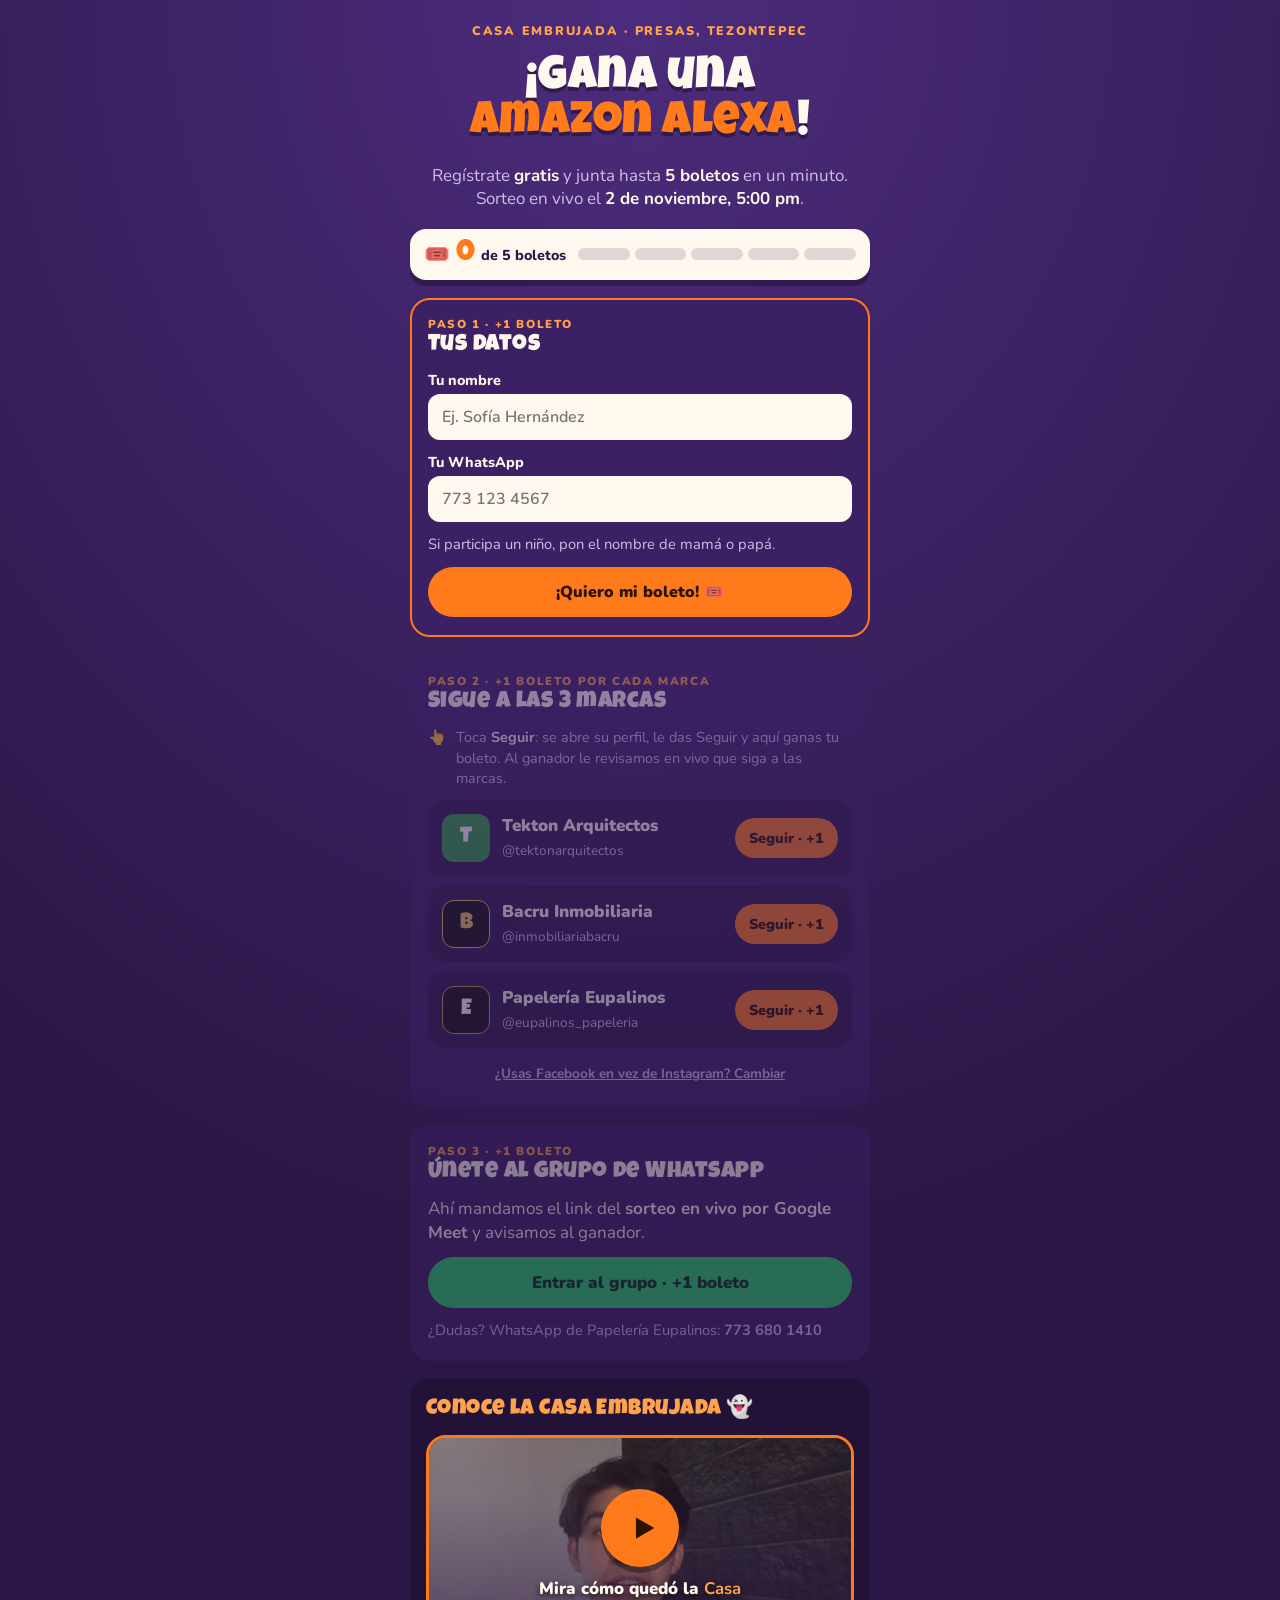
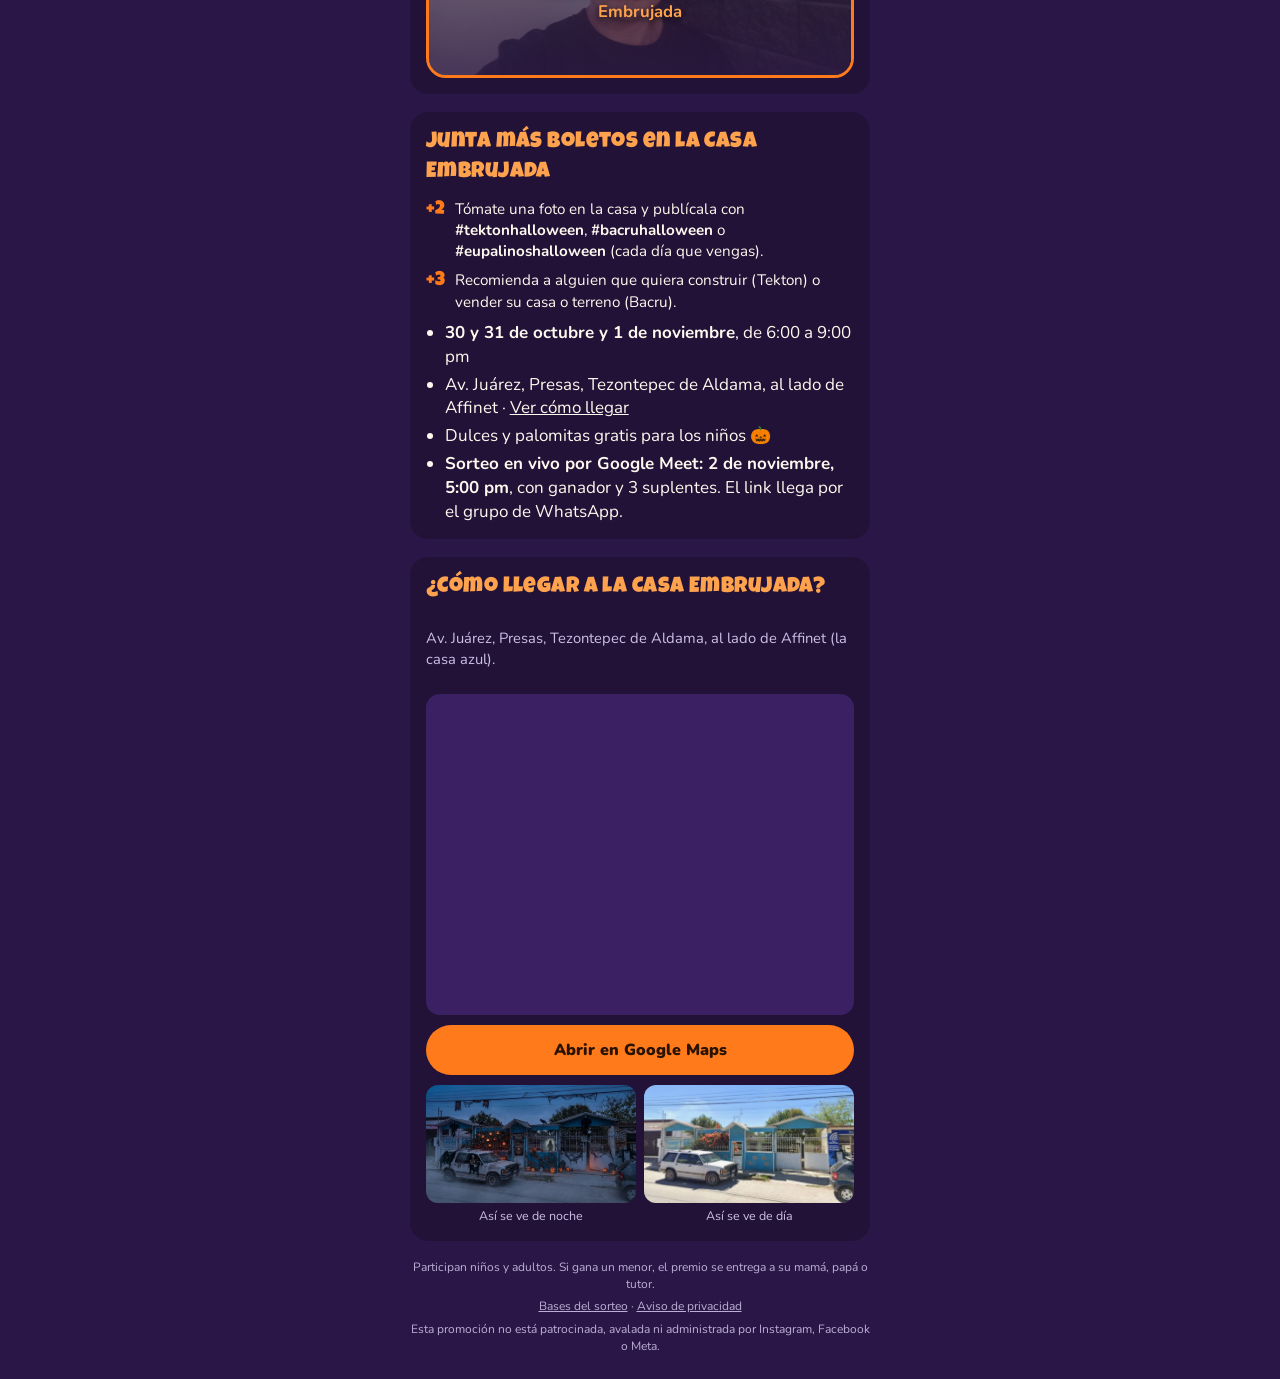
==== commit 13a2a0de: "Boletos por cada acción y landing más simple - La landing muestra una boletera que sube con cada acc" ====
--- a/index.html
+++ b/index.html
@@ -29,10 +29,19 @@
 h1 em{font-style:normal;color:var(--pumpkin)}
 .lead{text-align:center;color:var(--mist);margin:0}
 .lead b{color:var(--bone)}
-.stepper{display:grid;grid-template-columns:repeat(3,1fr);gap:6px}
-.stepper span{height:6px;border-radius:99px;background:rgba(0,0,0,.3)}
-.stepper span.on{background:var(--pumpkin)}
-.stepper span.ok{background:var(--ok)}
+.boletera{position:sticky;top:8px;z-index:20;display:grid;grid-template-columns:auto 1fr;align-items:center;gap:12px;padding:10px 14px;border-radius:16px;background:var(--bone);color:var(--night);box-shadow:0 6px 0 rgba(0,0,0,.28)}
+.boletera .cuenta{display:flex;align-items:baseline;gap:6px;font-weight:800;font-size:.9rem;white-space:nowrap}
+.boletera .cuenta b{font-family:var(--f-display);font-weight:400;font-size:1.9rem;line-height:1;color:var(--pumpkin)}
+.boletera .tick{font-size:1.3rem;align-self:center}
+.boletera .ranuras{display:grid;grid-template-columns:repeat(5,1fr);gap:5px}
+.boletera .ranuras span{height:12px;border-radius:99px;background:rgba(43,23,71,.15)}
+.boletera .ranuras span.ok{background:var(--pumpkin)}
+.boletera.pop .cuenta b{animation:pop .5s ease-out}
+.boletera .toast{position:absolute;right:12px;top:-14px;padding:4px 10px;border-radius:99px;background:var(--ok);color:#06210f;font-weight:900;font-size:.85rem;opacity:0;pointer-events:none}
+.boletera.pop .toast{animation:sube 1.4s ease-out}
+@keyframes pop{0%{transform:scale(1)}40%{transform:scale(1.5)}100%{transform:scale(1)}}
+@keyframes sube{0%{opacity:0;transform:translateY(8px)}15%{opacity:1;transform:none}75%{opacity:1}100%{opacity:0;transform:translateY(-10px)}}
+.cambiar{justify-self:center;border:0;background:none;color:var(--mist);font:700 .85rem var(--f-body);text-decoration:underline;cursor:pointer;padding:4px}
 .card{display:grid;gap:12px;padding:18px 16px;border-radius:20px;background:var(--night-2);border:2px solid transparent}
 .card.active{border-color:var(--pumpkin)}
 .card.locked{opacity:.45}
@@ -43,10 +52,6 @@
 .muted{color:var(--mist);font-size:.92rem}
 label{display:grid;gap:4px;font-weight:800;font-size:.9rem}
 input[type=text],input[type=tel]{width:100%;font:600 1rem var(--f-body);color:var(--night);background:var(--bone);border:0;border-radius:12px;padding:12px 14px}
-.platform{display:grid;grid-template-columns:1fr 1fr;gap:6px;padding:5px;background:rgba(0,0,0,.25);border-radius:999px}
-.platform button{border:0;border-radius:999px;padding:10px 8px;font:800 .95rem var(--f-body);color:var(--mist);background:transparent;cursor:pointer;display:flex;gap:8px;align-items:center;justify-content:center}
-.platform button[aria-pressed="true"]{background:var(--bone);color:var(--night)}
-.platform svg{width:18px;height:18px;flex:0 0 auto}
 .btn{display:block;width:100%;border:0;border-radius:999px;padding:14px 16px;font:900 1rem var(--f-body);text-align:center;text-decoration:none;cursor:pointer;background:var(--pumpkin);color:#2a1300}
 .btn:disabled{opacity:.45;cursor:not-allowed}
 .btn.wa{background:var(--wa);color:#05351a;font-size:1.05rem}
@@ -93,7 +98,7 @@
 .fotos img{width:100%;aspect-ratio:16/9;object-fit:cover;border-radius:12px;display:block}
 .fotos figcaption{font-size:.78rem;color:var(--mist);text-align:center}
 #confeti{position:fixed;inset:0;width:100%;height:100%;pointer-events:none;z-index:50}
-@media (prefers-reduced-motion:reduce){.video .play .boton{animation:none}}
+@media (prefers-reduced-motion:reduce){.video .play .boton,.boletera.pop .cuenta b{animation:none}}
 footer{font-size:.75rem;color:var(--mist);text-align:center;display:grid;gap:6px;opacity:.9}
 footer a{color:var(--mist)}
 a:focus-visible,button:focus-visible,input:focus-visible{outline:3px solid var(--pumpkin-2);outline-offset:3px}
@@ -104,49 +109,47 @@
 <main>
   <div class="eyebrow">Casa Embrujada · Presas, Tezontepec</div>
   <h1>¡Gana una <em>Amazon Alexa</em>!</h1>
-  <p class="lead">Deja tu <b>nombre y WhatsApp</b> y ya estás participando. Sorteo en vivo el <b>2 de noviembre, 5:00 pm</b>.</p>
-
-  <div class="stepper" aria-hidden="true"><span id="s1"></span><span id="s2"></span><span id="s3"></span></div>
+  <p class="lead">Regístrate <b>gratis</b> y junta hasta <b>5 boletos</b> en un minuto. Sorteo en vivo el <b>2 de noviembre, 5:00 pm</b>.</p>
+
+  <!-- Boletera: cada acción suma un boleto -->
+  <div class="boletera" id="boletera" aria-live="polite">
+    <div class="cuenta"><span class="tick" aria-hidden="true">🎟️</span><b id="nb">0</b><span>de 5 boletos</span></div>
+    <div class="ranuras" aria-hidden="true"><span></span><span></span><span></span><span></span><span></span></div>
+    <span class="toast" id="mas1" aria-hidden="true">+1 boleto</span>
+  </div>
 
   <!-- Paso 1 -->
   <section class="card" id="paso1">
-    <h2><small>Paso 1 de 3</small>Tus datos</h2>
-    <label for="nombre">Nombre de mamá, papá o adulto responsable
+    <h2><small>Paso 1 · +1 boleto</small>Tus datos</h2>
+    <label for="nombre">Tu nombre
       <input type="text" id="nombre" autocomplete="name" maxlength="80" placeholder="Ej. Sofía Hernández"></label>
-    <label for="telefono">Tu WhatsApp (10 dígitos)
+    <label for="telefono">Tu WhatsApp
       <input type="tel" id="telefono" autocomplete="tel-national" inputmode="numeric" maxlength="14" placeholder="773 123 4567"></label>
-    <div class="platform" role="group" aria-label="¿Dónde nos vas a seguir?">
-      <button type="button" data-p="instagram" aria-pressed="true">
-        <svg viewBox="0 0 24 24" aria-hidden="true"><rect x="3" y="3" width="18" height="18" rx="5" fill="none" stroke="currentColor" stroke-width="2"/><circle cx="12" cy="12" r="4" fill="none" stroke="currentColor" stroke-width="2"/><circle cx="17.3" cy="6.7" r="1.2" fill="currentColor"/></svg>
-        Instagram</button>
-      <button type="button" data-p="facebook" aria-pressed="false">
-        <svg viewBox="0 0 24 24" aria-hidden="true"><path fill="currentColor" d="M13.5 21v-7.5h2.6l.4-3h-3V8.6c0-.9.3-1.5 1.5-1.5H16.6V4.4c-.3 0-1.2-.1-2.3-.1-2.3 0-3.8 1.4-3.8 3.9v2.3H7.9v3h2.6V21h3z"/></svg>
-        Facebook</button>
-    </div>
-    <button type="button" class="btn" id="continuar">¡Quiero participar!</button>
+    <p class="muted">Si participa un niño, pon el nombre de mamá o papá.</p>
+    <button type="button" class="btn" id="continuar">¡Quiero mi boleto! 🎟️</button>
   </section>
 
   <!-- Paso 2 -->
   <section class="card locked" id="paso2" aria-disabled="true">
-    <h2><small>Paso 2 de 3</small>Sigue a las 3 marcas</h2>
-    <p class="shot"><span aria-hidden="true">👆</span><span>Toca <b>Seguir</b> en cada marca: se abre su perfil para que le des Seguir y aquí queda lista. Al ganador le revisamos en vivo que siga a las 3.</span></p>
+    <h2><small>Paso 2 · +1 boleto por cada marca</small>Sigue a las 3 marcas</h2>
+    <p class="shot"><span aria-hidden="true">👆</span><span>Toca <b>Seguir</b>: se abre su perfil, le das Seguir y aquí ganas tu boleto. Al ganador le revisamos en vivo que siga a las marcas.</span></p>
     <div class="follows" id="follows"></div>
+    <button type="button" class="cambiar" id="cambiar-plat"></button>
   </section>
 
   <!-- Paso 3 -->
   <section class="card locked" id="paso3" aria-disabled="true">
-    <h2><small>Paso 3 de 3 · obligatorio</small>Únete al grupo de WhatsApp</h2>
-    <div class="alert">Si no haces este paso, no quedas registrado en el sorteo.</div>
-    <p>Tu boleto ya quedó guardado. Toca el botón, entra al <b>grupo de WhatsApp</b> y listo: ahí mandamos el link del <b>sorteo en vivo por Google Meet</b>.</p>
-    <a class="btn wa" id="wa" href="#" target="_blank" rel="noopener">Entrar al grupo de WhatsApp</a>
+    <h2><small>Paso 3 · +1 boleto</small>Únete al grupo de WhatsApp</h2>
+    <p>Ahí mandamos el link del <b>sorteo en vivo por Google Meet</b> y avisamos al ganador.</p>
+    <a class="btn wa" id="wa" href="#" target="_blank" rel="noopener">Entrar al grupo · +1 boleto</a>
     <p class="muted">¿Dudas? WhatsApp de Papelería Eupalinos: <b>773 680 1410</b></p>
   </section>
 
   <section class="done-card" id="done" hidden aria-live="polite">
-    <h2>¡Listo!</h2>
+    <h2>¡Tienes <span id="done-n">5</span> boletos!</h2>
     <p>Quédate en el grupo: ahí llega el link del sorteo en vivo del 2 de noviembre a las 5:00 pm.</p>
     <p class="muted" style="color:inherit">Si no pudiste entrar al grupo, escríbenos al 773 680 1410.</p>
-    <a class="btn" href="/gracias">Ver mi boleto</a>
+    <a class="btn" href="/gracias">Ver mis boletos</a>
   </section>
 
   <!-- Video de la casa: opcional, ya no bloquea el registro -->
@@ -255,12 +258,16 @@
     if(!corriendo){corriendo=true;requestAnimationFrame(cuadro)}
   };
 })();
-// Guarda el registro en la base de datos del staff. Si falla, el registro por WhatsApp sigue funcionando.
-function registrar(siguio){
+// Guarda el registro en la base de datos del staff con las marcas que sigue y si tocó el grupo.
+function registrar(){
   if(!S.telefono)return;
+  const marcas=seguidas();
   fetch("/api/registro",{method:"POST",headers:{"Content-Type":"application/json"},keepalive:true,
-    body:JSON.stringify({nombre:S.nombre,telefono:S.telefono,plataforma:S.platform,siguio})}).catch(()=>{});
-}
+    body:JSON.stringify({nombre:S.nombre,telefono:S.telefono,plataforma:S.platform,siguio:marcas===3,marcas,grupo:S.whatsapp})}).catch(()=>{});
+}
+// Boletos que gana en la landing: 1 por registrarse, 1 por cada marca y 1 por el grupo (máximo 5).
+const boletos=()=>(S.datosOk?1:0)+seguidas()+(S.whatsapp?1:0);
+let boletosAntes=null;
 const $=id=>document.getElementById(id);
 function track(n,p){try{if(window.fbq)fbq("trackCustom",n,p||{})}catch(e){}}
 // Contador de pasos (embudo): cada celular cuenta una vez por paso. Sin datos personales.
@@ -290,35 +297,39 @@
 }
 
 function render(){
-  document.querySelectorAll(".platform button").forEach(b=>b.setAttribute("aria-pressed",String(b.dataset.p===S.platform)));
-  const n=seguidas(),p2=S.datosOk,p3=p2&&n===3;
+  const n=seguidas(),p2=S.datosOk,p3=p2;
   $("paso1").className="card "+(p2?"complete":"active");
   $("paso2").className="card "+(!p2?"locked":n===3?"complete":"active");
   $("paso3").className="card "+(!p3?"locked":S.whatsapp?"complete":"active");
   $("paso2").setAttribute("aria-disabled",String(!p2));$("paso3").setAttribute("aria-disabled",String(!p3));
-  $("s1").className=p2?"ok":"on";$("s2").className=p3?"ok":p2?"on":"";$("s3").className=S.whatsapp?"ok":p3?"on":"";
-  $("continuar").textContent=p2?"Guardar cambios":"¡Quiero participar!";
+  $("continuar").textContent=p2?"Guardar cambios":"¡Quiero mi boleto! 🎟️";
+  $("cambiar-plat").textContent=S.platform==="instagram"?"¿Usas Facebook en vez de Instagram? Cambiar":"¿Usas Instagram en vez de Facebook? Cambiar";
+  // Boletera: llena una ranura por boleto y celebra cuando sube.
+  const nb=boletos();
+  $("nb").textContent=nb;$("done-n").textContent=nb;
+  document.querySelectorAll(".boletera .ranuras span").forEach((s,i)=>s.classList.toggle("ok",i<nb));
+  if(boletosAntes!==null&&nb>boletosAntes){const b=$("boletera");b.classList.remove("pop");void b.offsetWidth;b.classList.add("pop")}
+  boletosAntes=nb;
   const next=(BRANDS.find(b=>estado(b.id)!=="sigue")||{}).id;
   $("follows").innerHTML=BRANDS.map(b=>{
     const acc=b[S.platform],e=estado(b.id);
     return `<div class="follow ${e==="sigue"?"done":b.id===next&&p2?"next":""}">
       <div class="row"><span class="logo ${b.cls}" aria-hidden="true">${b.logo}</span>
       <span class="txt"><span class="brand">${b.name}</span><br><span class="what">${acc.handle}</span></span>
-      ${e==="sigue"?`<a class="cta" href="${acc.url}" target="_blank" rel="noopener" data-perfil="${b.id}">✓ Listo</a>`:`<a class="cta" href="${p2?acc.url:"#paso1"}" ${p2?'target="_blank" rel="noopener"':""} data-open="${b.id}">Seguir</a>`}</div></div>`}).join("");
+      ${e==="sigue"?`<a class="cta" href="${acc.url}" target="_blank" rel="noopener" data-perfil="${b.id}">✓ Listo</a>`:`<a class="cta" href="${p2?acc.url:"#paso1"}" ${p2?'target="_blank" rel="noopener"':""} data-open="${b.id}">Seguir · +1</a>`}</div></div>`}).join("");
   $("wa").href=WA_GRUPO;
   $("done").hidden=!S.whatsapp;
 }
 
-document.querySelector(".platform").addEventListener("click",e=>{
-  const b=e.target.closest("button[data-p]");if(!b)return;S.platform=b.dataset.p;save();render();
-});
+// La red se detecta sola (app de origen o ?p=); este enlace del paso 2 la cambia si hace falta.
+$("cambiar-plat").addEventListener("click",()=>{S.platform=S.platform==="instagram"?"facebook":"instagram";save();render()});
 $("continuar").addEventListener("click",()=>{
   const nombre=$("nombre").value.trim(),telefono=$("telefono").value.replace(/\D/g,"").slice(-10);
   ["nombre","telefono"].forEach(id=>$(id).removeAttribute("aria-invalid"));
   if(nombre.length<3){$("nombre").focus();$("nombre").setAttribute("aria-invalid","true");return}
   if(telefono.length!==10){$("telefono").focus();$("telefono").setAttribute("aria-invalid","true");return}
   S.nombre=nombre;S.telefono=telefono;S.datosOk=true;save();render();
-  registrar(seguidas()===3);paso("registro");
+  registrar();paso("registro");
   confeti(1,$("continuar"));
   $("paso2").scrollIntoView({behavior:"smooth",block:"start"});
 });
@@ -334,15 +345,15 @@
     // Se espera un momento para que el enlace termine de abrir el perfil antes de redibujar la lista.
     setTimeout(()=>{
       S.st[S.platform]={...(S.st[S.platform]||{}),[id]:"sigue"};save();render();
-      paso("sigue"+seguidas());
-      if(seguidas()===3){track("SiguioLas3",{plataforma:S.platform});registrar(true);confeti(2);setTimeout(()=>$("paso3").scrollIntoView({behavior:"smooth",block:"start"}),250)}
+      paso("sigue"+seguidas());registrar();
+      if(seguidas()===3){track("SiguioLas3",{plataforma:S.platform});confeti(2);setTimeout(()=>$("paso3").scrollIntoView({behavior:"smooth",block:"start"}),250)}
     },300);
     return;
   }
   const perfil=e.target.closest("[data-perfil]");
   if(perfil&&MOVIL){e.preventDefault();abrirPerfil(perfil.dataset.perfil);return}
   // El grupo se abre en otra pestaña o en la app; esta pestaña pasa a la página de gracias.
-  if(e.target.closest("#wa")){if(seguidas()<3||!S.datosOk){e.preventDefault();return}S.whatsapp=true;save();track("AbrioWhatsApp");paso("grupo");confeti(2);setTimeout(render,600);
+  if(e.target.closest("#wa")){if(!S.datosOk){e.preventDefault();return}S.whatsapp=true;save();render();registrar();track("AbrioWhatsApp");paso("grupo");confeti(2);
     // En el celular se abre directo la app de WhatsApp: la página web de invitación no siempre logra abrirla
     // desde el navegador de Instagram o Facebook. Si la app no se abre en 1.5 s, se usa el link web.
     if(MOVIL){e.preventDefault();
